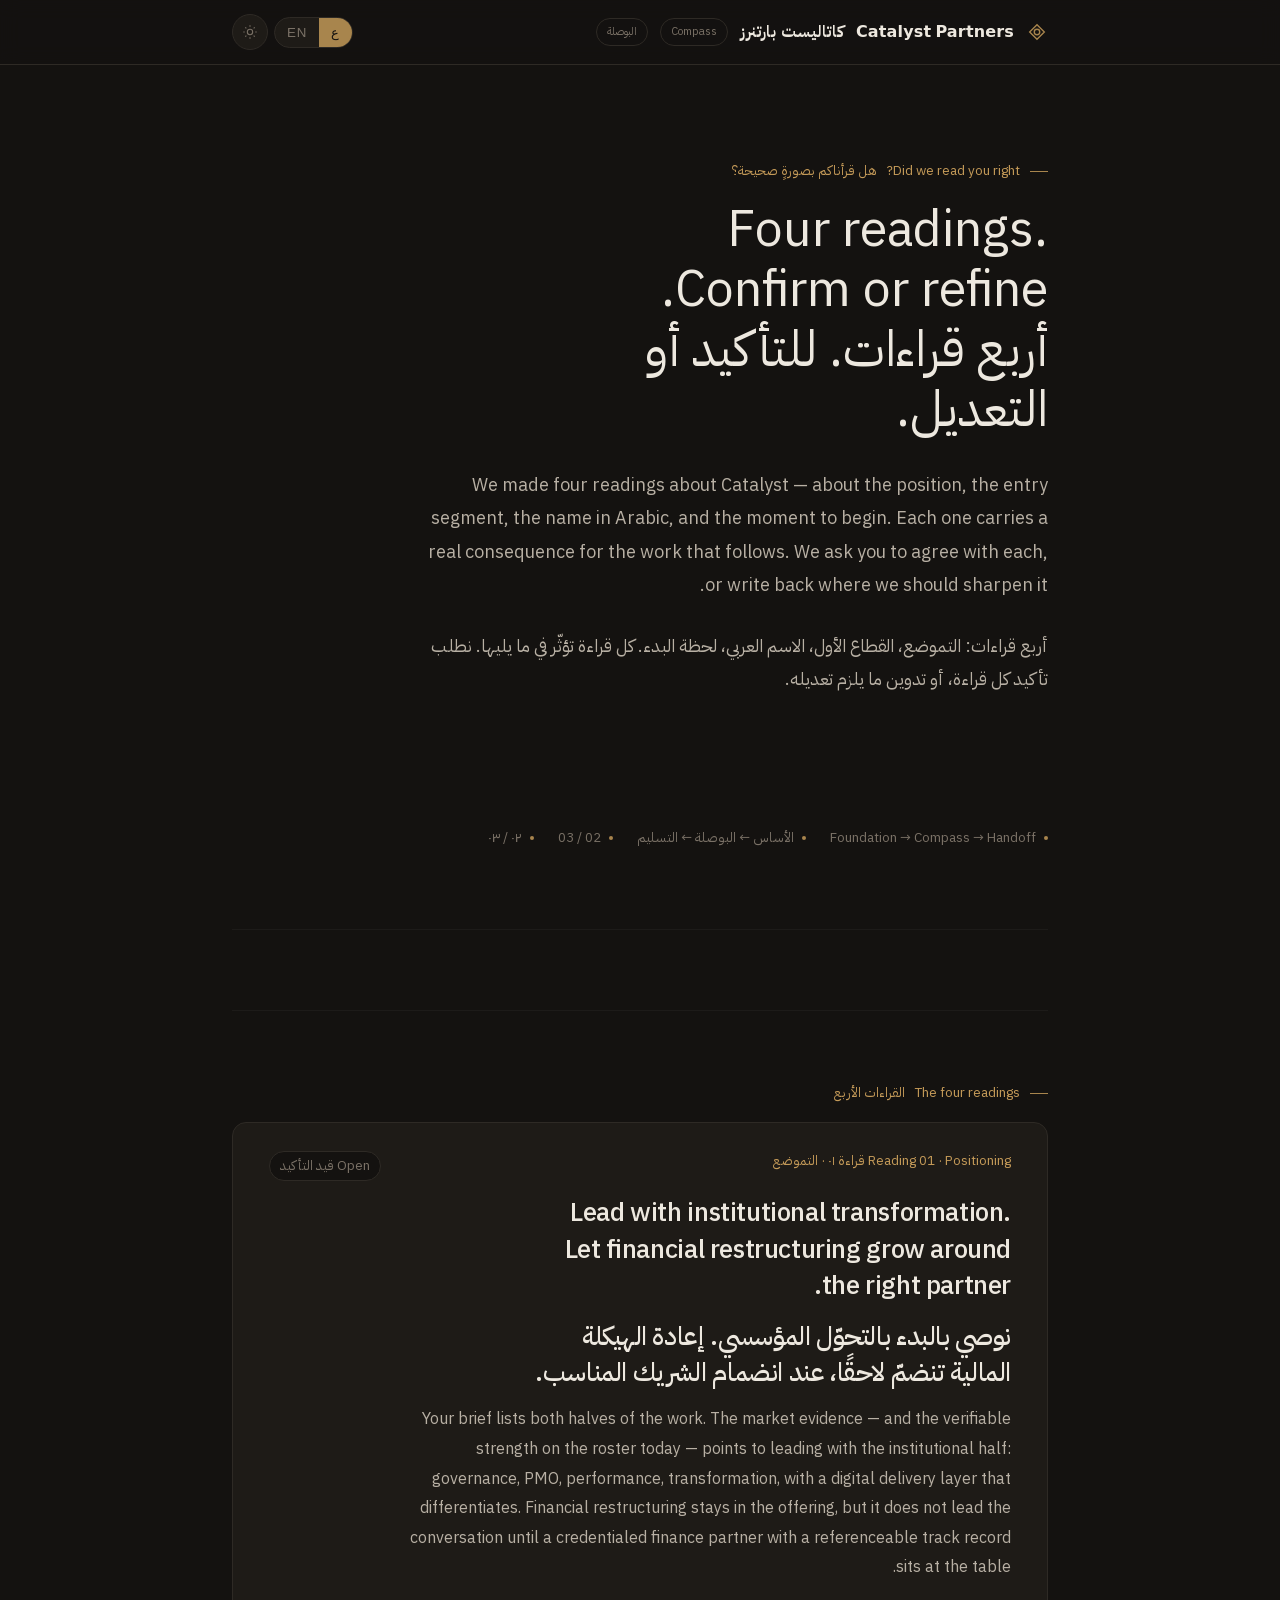
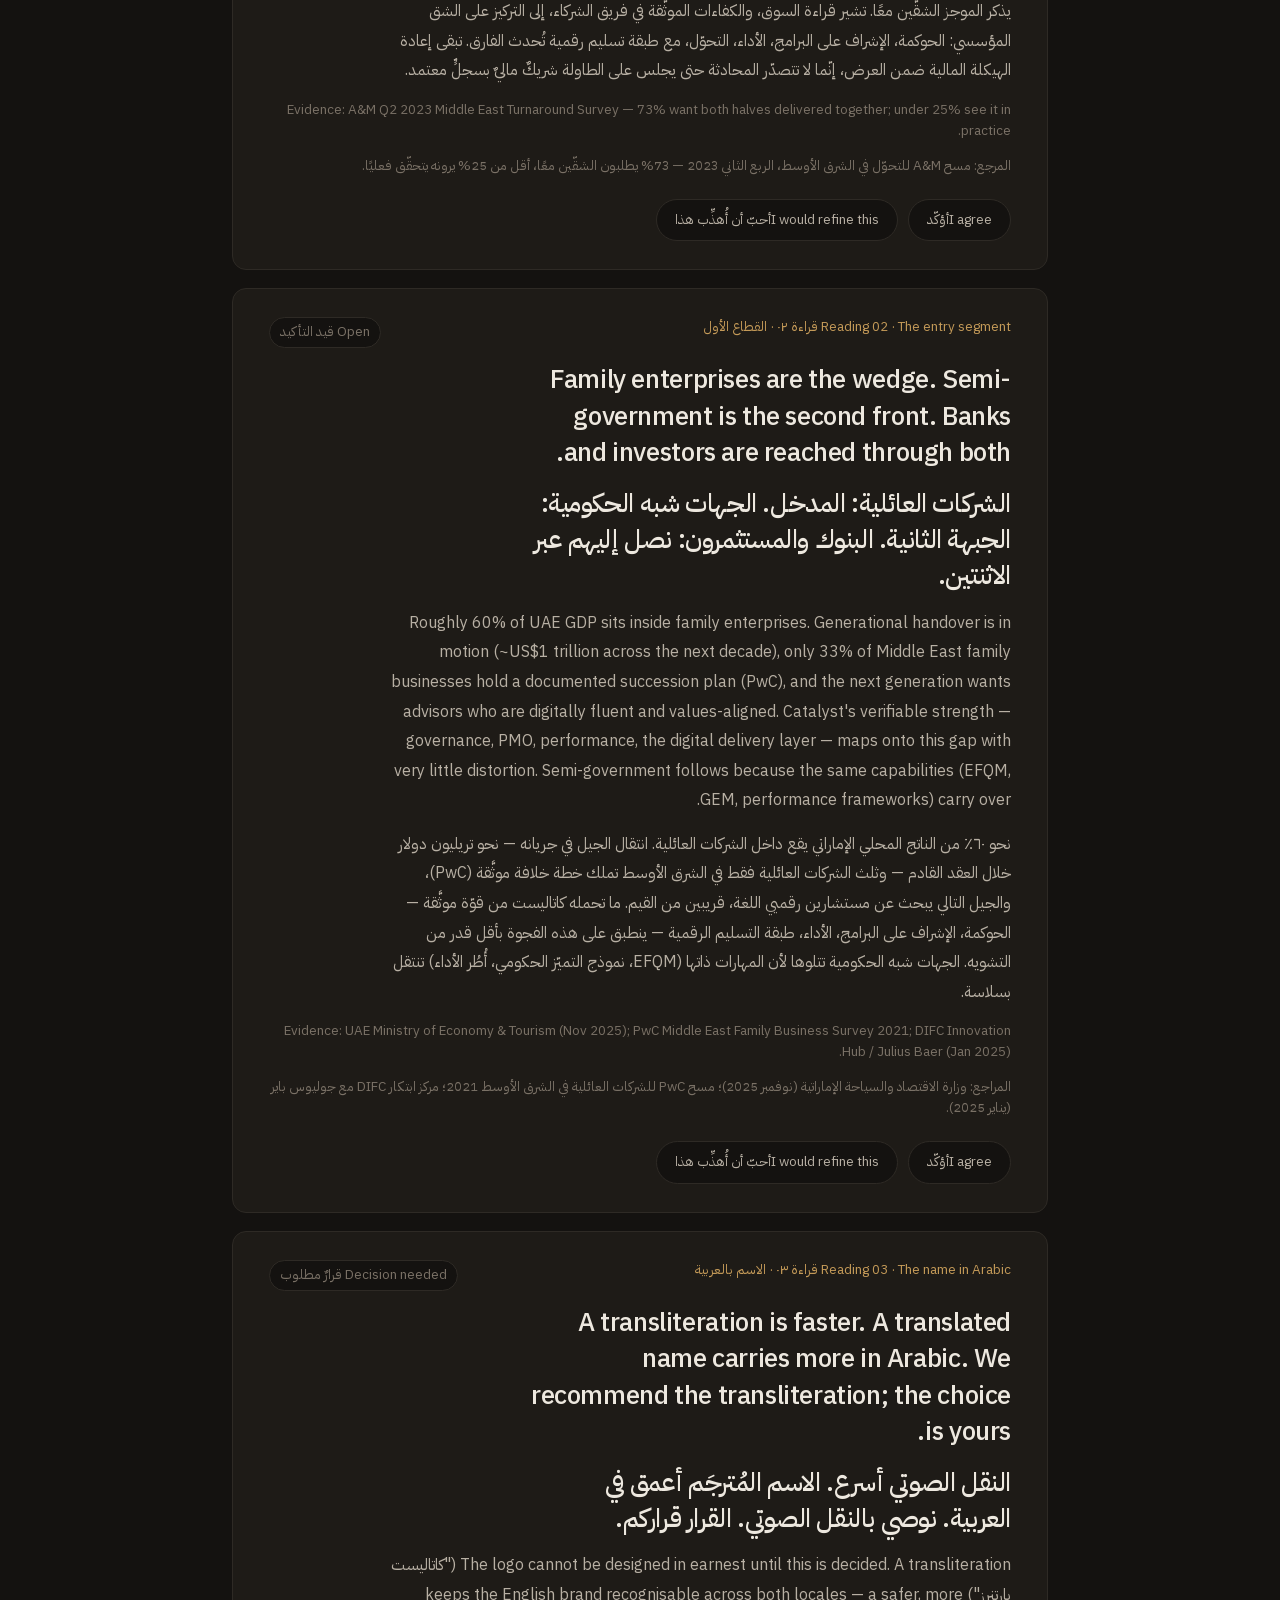
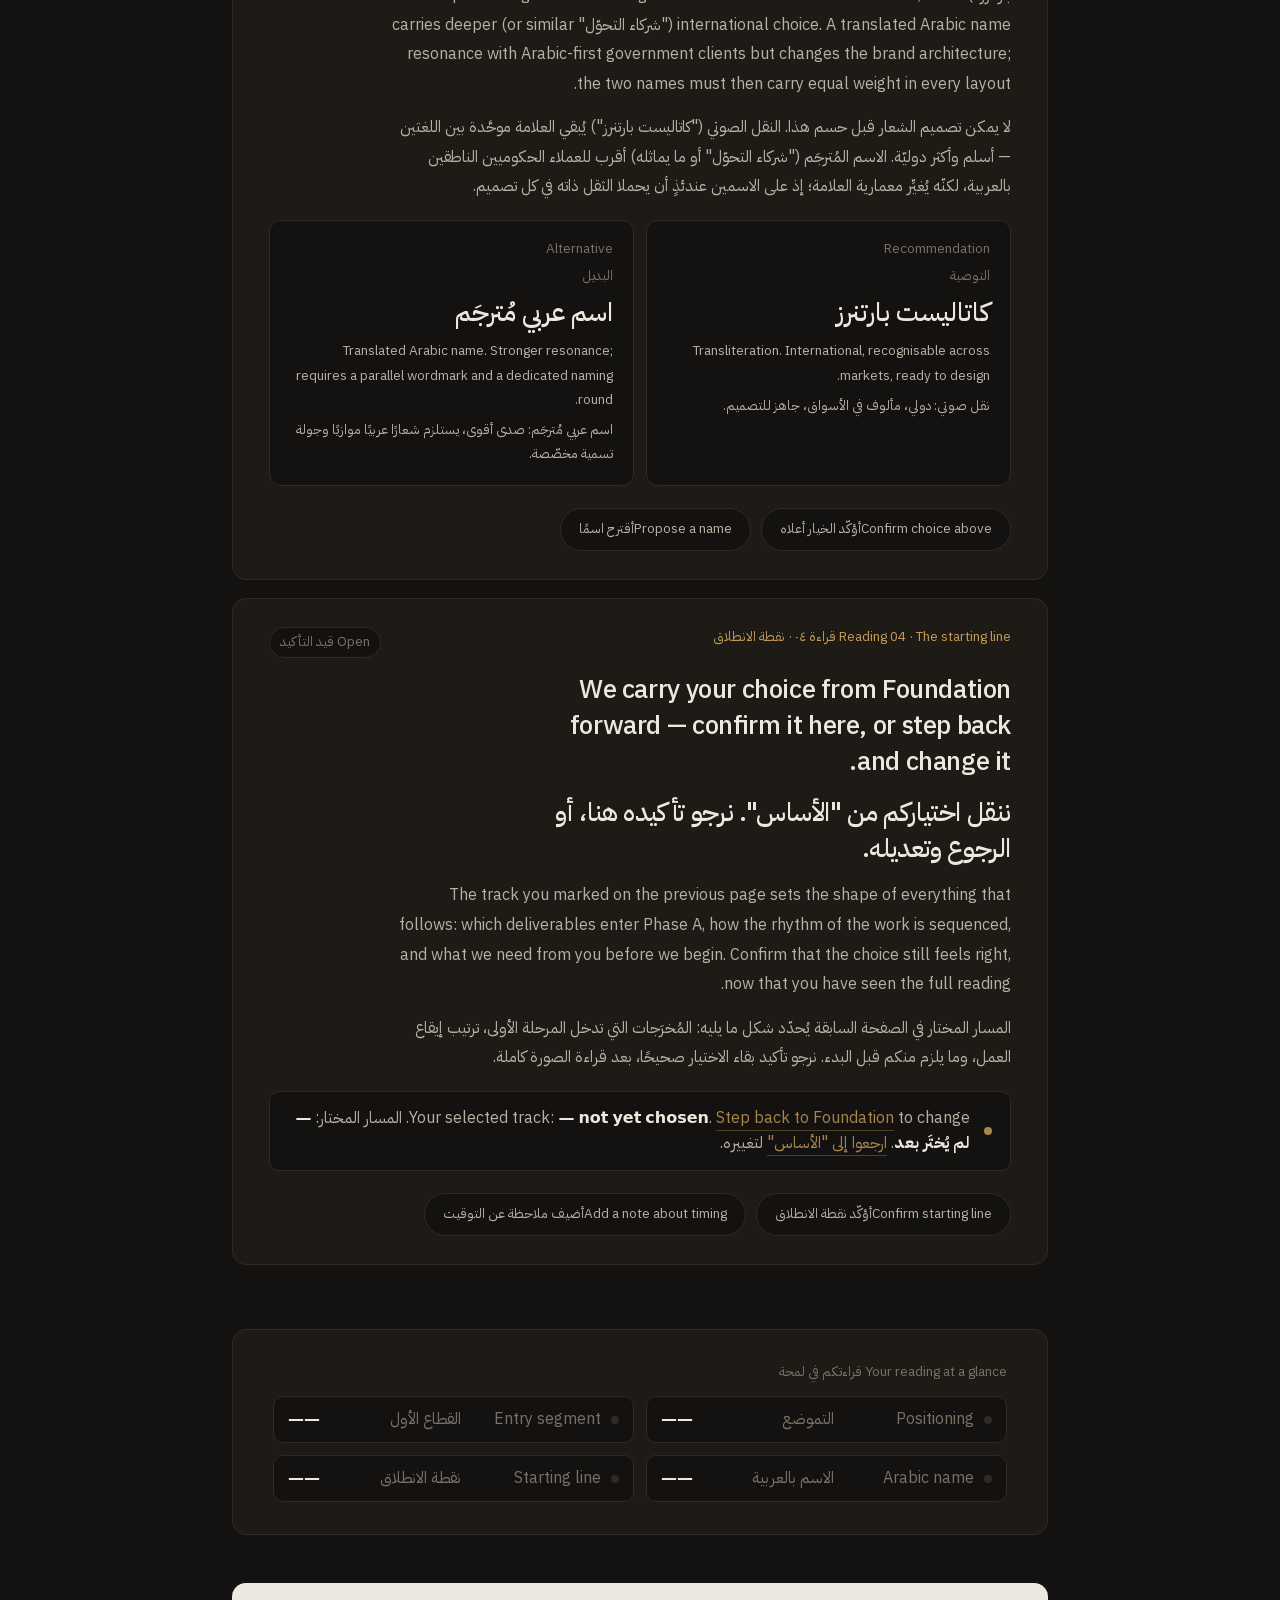
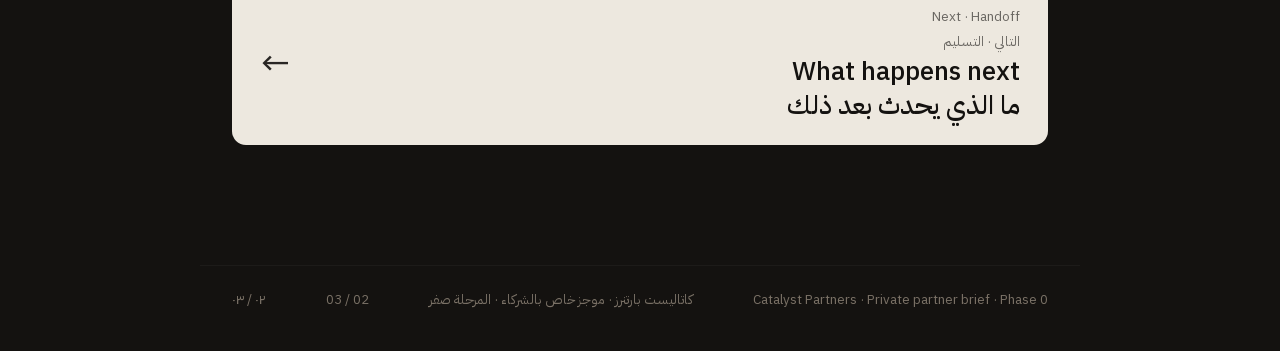
==== client/compass.html @ d3a0c62b "Bilingual pages: compass + handoff show both EN & AR simultaneously - Removed [dir] display-toggle C" ====
<!doctype html>
<html lang="ar" dir="rtl">
  <head>
    <meta charset="utf-8" />
    <meta
      name="viewport"
      content="width=device-width, initial-scale=1, viewport-fit=cover"
    />
    <meta name="robots" content="noindex, nofollow" />
    <title>كاتاليست بارتنرز — البوصلة</title>

    <script>
// Pre-paint: apply stored lang + theme so first frame is never wrong.
(function(){
  try {
    var l = localStorage.getItem("cp_lang") || "ar";
    var t = localStorage.getItem("cp_theme") || "dark"; // default-dark, private night-read
    var h = document.documentElement;
    h.lang = l === "en" ? "en" : "ar";
    h.dir = l === "en" ? "ltr" : "rtl";
    h.setAttribute("data-theme", t === "light" ? "light" : "dark");
    h.setAttribute("data-lang", l);
  } catch(e){}
})();
</script>

<link rel="preload" href="../fonts/400.woff2" as="font" type="font/woff2" crossorigin />
<link rel="preload" href="../fonts/700.woff2" as="font" type="font/woff2" crossorigin />

<link rel="stylesheet" href="../site/system.css" />

<link rel="preconnect" href="https://fonts.googleapis.com" />
<link rel="preconnect" href="https://fonts.gstatic.com" crossorigin />
<link rel="stylesheet" href="https://fonts.googleapis.com/css2?family=Instrument+Serif:ital@0;1&family=Inter+Tight:wght@400;500&family=JetBrains+Mono:wght@400&display=swap" media="print" onload="this.media='all'" />
<noscript><link rel="stylesheet" href="https://fonts.googleapis.com/css2?family=Instrument+Serif:ital@0;1&family=Inter+Tight:wght@400;500&family=JetBrains+Mono:wght@400&display=swap" /></noscript>

<style>
/* Page-only CSS — design tokens, type scale, AR @font-face all live in site/system.css. */
html { scroll-behavior: smooth; }

body {
  background:
    radial-gradient(1200px 600px at 80% -10%, var(--paper-2) 0%, transparent 60%),
    radial-gradient(900px 500px at -10% 110%, var(--paper-2) 0%, transparent 60%),
    var(--paper);
  min-height: 100vh;
}

.en, .ar {
  display: inline;
}
.en {
  direction: ltr;
  unicode-bidi: isolate;
}
.ar {
  direction: rtl;
  unicode-bidi: isolate;
}

/* ── Bilingual: both languages always visible, each in its correct font ── */
/* When AR mode active, EN spans inherit AR font from parent — override */
html[data-lang="ar"] .en { font-family: var(--sans); }
html[data-lang="ar"] h1 .en,
html[data-lang="ar"] h2 .en,
html[data-lang="ar"] h3 .en { font-family: var(--serif); }
html[data-lang="ar"] h3 .en { font-style: italic; }
/* When EN mode active, AR spans inherit sans/serif — override to AR */
html[data-lang="en"] .ar { font-family: var(--ar); }

/* EN spans inside RTL parent — keep correct EN fonts */
[dir="rtl"] .en { font-family: var(--sans); }
[dir="rtl"] h1 .en, [dir="rtl"] h2 .en { font-family: var(--serif); }
[dir="rtl"] .pillar h3 .en { font-family: var(--serif); font-style: italic; }


      .masthead {
        position: sticky;
        top: 0;
        z-index: 60;
        background: color-mix(in oklab, var(--paper) 88%, transparent);
        backdrop-filter: saturate(1.2) blur(10px);
        border-bottom: 1px solid var(--hair);
      }
      .masthead-row {
        max-width: var(--col-wide);
        margin: 0 auto;
        padding: 14px var(--sx);
        display: flex;
        align-items: center;
        justify-content: space-between;
        gap: 16px;
        min-height: var(--nav-h);
      }
      .markline {
        display: flex;
        align-items: center;
        gap: 12px;
        min-width: 0;
      }
      .glyph {
        width: 22px;
        height: 22px;
        color: var(--bronze);
        flex-shrink: 0;
        transition: transform 0.6s var(--ease);
      }
      .markline:hover .glyph {
        transform: rotate(45deg);
      }
      .wordmark {
        font-weight: 500;
        font-size: var(--t-5);
        letter-spacing: 0.01em;
        white-space: nowrap;
      }
      html[data-lang="ar"] .wordmark {
        font-weight: 600;
        font-size: var(--t-5);
      }
      .pagetag {
        font-family: var(--mono);
        font-size: var(--t-7);
        text-transform: uppercase;
        letter-spacing: 0.18em;
        color: var(--mute);
        padding: 4px 10px;
        border: 1px solid var(--hair);
        border-radius: 999px;
      }
      html[data-lang="ar"] .pagetag {
        font-family: var(--ar);
        letter-spacing: 0;
        font-size: var(--t-7);
        text-transform: none;
      }

      .controls {
        display: flex;
        align-items: center;
        gap: 6px;
      }
      .lang-tog {
        display: flex;
        align-items: center;
        border: 1px solid var(--hair);
        border-radius: 999px;
        background: var(--card);
        overflow: hidden;
        font-family: var(--mono);
        font-size: var(--t-7);
      }
      .lang-tog button {
        appearance: none;
        border: 0;
        background: transparent;
        color: var(--mute);
        padding: 7px 12px;
        cursor: pointer;
        letter-spacing: 0.06em;
        transition: background 0.18s var(--ease), color 0.18s var(--ease);
      }
      .lang-tog button.on,
      .lang-tog button[aria-pressed="true"] {
        background: var(--bronze);
        color: var(--paper);
      }
      .theme-btn {
        appearance: none;
        border: 1px solid var(--hair);
        background: var(--card);
        color: var(--mute);
        cursor: pointer;
        border-radius: 50%;
        width: 36px;
        height: 36px;
        display: grid;
        place-items: center;
        transition:
          color 0.2s,
          border-color 0.2s;
      }
      .theme-btn:hover {
        color: var(--bronze);
        border-color: var(--bronze);
      }
      .theme-btn svg {
        width: 16px;
        height: 16px;
      }

      main {
        max-width: var(--col-wide);
        margin: 0 auto;
        padding: 0 var(--sx);
      }
      section {
        padding: 72px 0;
        border-bottom: 1px solid var(--rule);
      }
      section:last-of-type {
        border-bottom: 0;
      }
      @media (max-width: 680px) {
        section {
          padding: 56px 0;
        }
      }

      .eyebrow {
        font-family: var(--mono);
        font-size: var(--t-7);
        text-transform: uppercase;
        letter-spacing: 0.22em;
        color: var(--mute);
        display: flex;
        align-items: center;
        gap: 10px;
        margin-bottom: 18px;
      }
      html[data-lang="ar"] .eyebrow {
        font-family: var(--ar);
        letter-spacing: 0;
        font-size: var(--t-6);
        text-transform: none;
        color: var(--bronze-2);
      }
      .eyebrow::before {
        content: "";
        width: 18px;
        height: 1px;
        background: var(--bronze);
      }

      .hero {
        padding: 96px 0 80px;
        border-bottom: 1px solid var(--rule);
      }
      .hero h1 {
        font-family: var(--serif);
        font-weight: 400;
        font-style: italic;
        font-size: var(--t-display);
        line-height: 1.05;
        letter-spacing: -0.01em;
        color: var(--ink);
        max-width: 14ch;
      }
      html[data-lang="ar"] .hero h1 {
        font-family: var(--ar);
        font-style: normal;
        font-weight: 300;
        line-height: 1.2;
        letter-spacing: 0;
        font-size: var(--t-1);
        max-width: 16ch;
      }
      .hero .lede {
        margin-top: 28px;
        max-width: var(--col);
        font-size: var(--t-4);
        color: var(--ink-2);
        line-height: 1.55;
      }
      html[data-lang="ar"] .hero .lede {
        line-height: 1.85;
      }
      .hero .meta {
        margin-top: 36px;
        display: flex;
        flex-wrap: wrap;
        gap: 24px;
        font-family: var(--mono);
        font-size: var(--t-7);
        color: var(--mute);
        letter-spacing: 0.1em;
        text-transform: uppercase;
      }
      html[data-lang="ar"] .hero .meta {
        font-family: var(--ar);
        font-size: var(--t-6);
        letter-spacing: 0;
        text-transform: none;
      }
      .hero .meta span {
        display: inline-flex;
        align-items: center;
        gap: 8px;
      }
      .hero .meta span::before {
        content: "";
        width: 4px;
        height: 4px;
        border-radius: 50%;
        background: var(--bronze);
      }

      /* Claim cards */
      .claims {
        display: flex;
        flex-direction: column;
        gap: 18px;
        margin-top: 4px;
      }
      .claim {
        background: var(--card);
        border: 1px solid var(--hair);
        border-radius: 14px;
        padding: 28px clamp(22px, 3.5vw, 36px);
        transition: border-color 0.25s var(--ease);
        position: relative;
      }
      .claim[data-state="agreed"] {
        border-color: var(--sage);
        background: linear-gradient(180deg, var(--sage-bg), var(--card) 60%);
      }
      .claim[data-state="refined"] {
        border-color: var(--bronze);
        background: linear-gradient(
          180deg,
          color-mix(in oklab, var(--bronze) 5%, var(--card)),
          var(--card) 60%
        );
      }

      .claim-head {
        display: flex;
        align-items: flex-start;
        justify-content: space-between;
        gap: 18px;
        flex-wrap: wrap;
      }
      .claim-id {
        font-family: var(--mono);
        font-size: var(--t-7);
        letter-spacing: 0.18em;
        text-transform: uppercase;
        color: var(--bronze-2);
      }
      html[data-lang="ar"] .claim-id {
        font-family: var(--ar);
        letter-spacing: 0;
        text-transform: none;
        font-size: var(--t-6);
      }
      .claim-state {
        font-family: var(--mono);
        font-size: var(--t-7);
        letter-spacing: 0.18em;
        text-transform: uppercase;
        color: var(--mute);
        padding: 4px 10px;
        border: 1px solid var(--hair);
        border-radius: 999px;
        background: var(--paper);
      }
      html[data-lang="ar"] .claim-state {
        font-family: var(--ar);
        letter-spacing: 0;
        text-transform: none;
        font-size: var(--t-6);
      }
      .claim[data-state="agreed"] .claim-state {
        color: var(--sage);
        border-color: var(--sage);
      }
      .claim[data-state="refined"] .claim-state {
        color: var(--bronze);
        border-color: var(--bronze);
      }

      .claim h2 {
        margin-top: 14px;
        font-family: var(--serif);
        font-style: italic;
        font-weight: 400;
        font-size: var(--t-2);
        line-height: 1.2;
        color: var(--ink);
        max-width: 30ch;
      }
      html[data-lang="ar"] .claim h2 {
        font-family: var(--ar);
        font-style: normal;
        font-weight: 500;
        font-size: var(--t-3);
        line-height: 1.4;
      }
      .claim p.body {
        margin-top: 14px;
        color: var(--ink-2);
        max-width: 62ch;
        font-size: var(--t-5);
        line-height: 1.65;
      }
      html[data-lang="ar"] .claim p.body {
        font-size: var(--t-5);
        line-height: 1.85;
      }
      .claim small.cite {
        display: block;
        margin-top: 14px;
        font-family: var(--mono);
        font-size: var(--t-7);
        letter-spacing: 0.12em;
        text-transform: uppercase;
        color: var(--mute);
      }
      html[data-lang="ar"] .claim small.cite {
        font-family: var(--ar);
        letter-spacing: 0;
        text-transform: none;
        font-size: var(--t-6);
      }

      .claim-actions {
        margin-top: 22px;
        display: flex;
        align-items: center;
        gap: 10px;
        flex-wrap: wrap;
      }
      .act {
        appearance: none;
        border: 1px solid var(--hair);
        background: var(--paper);
        color: var(--ink-2);
        font-family: var(--mono);
        font-size: var(--t-7);
        letter-spacing: 0.12em;
        text-transform: uppercase;
        padding: 10px 18px;
        border-radius: 999px;
        cursor: pointer;
        transition:
          background 0.2s,
          border-color 0.2s,
          color 0.2s;
        font: inherit;
      }
      html[data-lang="ar"] .act {
        font-family: var(--ar);
        letter-spacing: 0;
        text-transform: none;
        font-size: var(--t-6);
      }
      .act:hover {
        border-color: var(--ink);
        color: var(--ink);
      }
      .act[data-on="true"][data-type="agree"] {
        background: var(--sage);
        color: #fff;
        border-color: var(--sage);
      }
      .act[data-on="true"][data-type="refine"] {
        background: var(--bronze);
        color: #fff;
        border-color: var(--bronze);
      }

      .refine-panel {
        margin-top: 14px;
        display: none;
      }
      .refine-panel[data-open="true"] {
        display: block;
      }
      .refine-panel textarea {
        width: 100%;
        min-height: 88px;
        resize: vertical;
        background: var(--paper);
        border: 1px solid var(--hair);
        border-radius: 10px;
        padding: 14px 16px;
        color: var(--ink);
        font: inherit;
        line-height: 1.7;
      }
      html[data-lang="ar"] .refine-panel textarea {
        font-family: var(--ar);
        font-size: var(--t-5);
        line-height: 1.85;
      }
      .refine-panel textarea:focus {
        outline: 0;
        border-color: var(--bronze);
      }
      .refine-help {
        margin-top: 8px;
        font-family: var(--mono);
        font-size: var(--t-7);
        letter-spacing: 0.12em;
        text-transform: uppercase;
        color: var(--mute);
      }
      html[data-lang="ar"] .refine-help {
        font-family: var(--ar);
        letter-spacing: 0;
        text-transform: none;
        font-size: var(--t-6);
      }

      /* Inline Arabic-name choice (claim 03) */
      .name-options {
        margin-top: 18px;
        display: grid;
        grid-template-columns: 1fr 1fr;
        gap: 12px;
      }
      @media (max-width: 600px) {
        .name-options {
          grid-template-columns: 1fr;
        }
      }
      .name-opt {
        appearance: none;
        text-align: start;
        cursor: pointer;
        font: inherit;
        color: inherit;
        border: 1px solid var(--hair);
        background: var(--paper);
        border-radius: 12px;
        padding: 18px 20px;
        transition:
          border-color 0.2s,
          transform 0.2s var(--ease);
        display: flex;
        flex-direction: column;
        gap: 6px;
      }
      .name-opt:hover {
        border-color: var(--bronze);
        transform: translateY(-1px);
      }
      .name-opt[data-on="true"] {
        border-color: var(--bronze);
        background: linear-gradient(
          180deg,
          color-mix(in oklab, var(--bronze) 6%, var(--paper)),
          var(--paper) 60%
        );
      }
      .name-opt-label {
        font-family: var(--mono);
        font-size: var(--t-7);
        letter-spacing: 0.18em;
        text-transform: uppercase;
        color: var(--mute);
      }
      html[data-lang="ar"] .name-opt-label {
        font-family: var(--ar);
        letter-spacing: 0;
        text-transform: none;
        font-size: var(--t-6);
      }
      .name-opt-ar {
        font-family: var(--ar);
        font-size: var(--t-3);
        font-weight: 500;
        color: var(--ink);
        direction: rtl;
        text-align: start;
      }
      .name-opt-note {
        font-size: var(--t-6);
        color: var(--ink-2);
        line-height: 1.6;
      }
      html[data-lang="ar"] .name-opt-note {
        font-size: var(--t-6);
        line-height: 1.8;
      }

      /* Scope mirror — read-only display of foundation choice */
      .scope-mirror {
        display: flex;
        align-items: center;
        gap: 14px;
        padding: 14px 18px;
        background: var(--paper);
        border: 1px solid var(--hair);
        border-radius: 10px;
        margin-top: 18px;
      }
      .scope-mirror-dot {
        width: 8px;
        height: 8px;
        border-radius: 50%;
        background: var(--bronze);
        flex-shrink: 0;
      }
      .scope-mirror-text {
        font-size: var(--t-6);
        color: var(--ink-2);
      }
      html[data-lang="ar"] .scope-mirror-text {
        font-size: var(--t-5);
      }
      .scope-mirror-text strong {
        color: var(--ink);
        font-weight: 500;
      }
      html[data-lang="ar"] .scope-mirror-text strong {
        font-weight: 600;
      }
      .scope-mirror a {
        color: var(--bronze);
        text-decoration: none;
        border-bottom: 1px solid
          color-mix(in oklab, var(--bronze) 40%, transparent);
      }
      .scope-mirror a:hover {
        color: var(--bronze-2);
        border-bottom-color: var(--bronze-2);
      }

      /* Summary */
      .summary {
        margin-top: 64px;
        padding: 32px clamp(24px, 4vw, 40px);
        background: var(--card);
        border: 1px solid var(--hair);
        border-radius: 14px;
      }
      .summary-title {
        font-family: var(--mono);
        font-size: var(--t-7);
        letter-spacing: 0.2em;
        text-transform: uppercase;
        color: var(--mute);
        margin-bottom: 14px;
      }
      html[data-lang="ar"] .summary-title {
        font-family: var(--ar);
        letter-spacing: 0;
        text-transform: none;
        font-size: var(--t-6);
      }
      .summary-grid {
        display: grid;
        grid-template-columns: repeat(2, 1fr);
        gap: 12px;
      }
      @media (max-width: 680px) {
        .summary-grid {
          grid-template-columns: 1fr;
        }
      }
      .summary-row {
        display: flex;
        align-items: center;
        gap: 10px;
        padding: 10px 14px;
        background: var(--paper);
        border: 1px solid var(--hair);
        border-radius: 10px;
        font-size: var(--t-6);
      }
      html[data-lang="ar"] .summary-row {
        font-size: var(--t-5);
      }
      .summary-dot {
        width: 8px;
        height: 8px;
        border-radius: 50%;
        background: var(--hair);
        flex-shrink: 0;
      }
      .summary-row[data-state="agreed"] .summary-dot {
        background: var(--sage);
      }
      .summary-row[data-state="refined"] .summary-dot {
        background: var(--bronze);
      }
      .summary-row span.k {
        color: var(--mute);
        min-width: 0;
        flex: 1;
      }
      .summary-row span.v {
        color: var(--ink);
        font-weight: 500;
      }
      html[data-lang="ar"] .summary-row span.v {
        font-weight: 600;
      }

      /* Next */
      .nextcta {
        margin-top: 48px;
        display: flex;
        align-items: center;
        justify-content: space-between;
        gap: 18px;
        padding: 24px 28px;
        background: var(--ink);
        color: var(--paper);
        border-radius: 14px;
        text-decoration: none;
        transition: background 0.2s;
      }
      .nextcta:hover {
        background: var(--bronze-2);
      }
      .nextcta-l {
        display: flex;
        flex-direction: column;
        gap: 4px;
        min-width: 0;
      }
      .nextcta-eyebrow {
        font-family: var(--mono);
        font-size: var(--t-7);
        letter-spacing: 0.2em;
        text-transform: uppercase;
        opacity: 0.6;
      }
      html[data-lang="ar"] .nextcta-eyebrow {
        font-family: var(--ar);
        letter-spacing: 0;
        text-transform: none;
        font-size: var(--t-6);
      }
      .nextcta-h {
        font-family: var(--serif);
        font-style: italic;
        font-size: var(--t-3);
        line-height: 1.15;
      }
      html[data-lang="ar"] .nextcta-h {
        font-family: var(--ar);
        font-style: normal;
        font-weight: 500;
        font-size: var(--t-3);
      }
      .nextcta-arr {
        font-family: var(--serif);
        font-size: var(--t-2);
        line-height: 1;
        opacity: 0.9;
      }
      html[data-lang="ar"] .nextcta-arr {
        transform: scaleX(-1);
        font-family: var(--ar);
        font-weight: 300;
      }

      footer {
        max-width: var(--col-wide);
        margin: 48px auto 0;
        padding: 24px var(--sx) 40px;
        display: flex;
        align-items: center;
        justify-content: space-between;
        gap: 14px;
        border-top: 1px solid var(--rule);
        font-family: var(--mono);
        font-size: var(--t-7);
        color: var(--mute);
        letter-spacing: 0.12em;
        text-transform: uppercase;
      }
      html[data-lang="ar"] footer {
        font-family: var(--ar);
        letter-spacing: 0;
        text-transform: none;
        font-size: var(--t-6);
      }

      .reveal {
        opacity: 0;
        transform: translateY(14px);
        transition:
          opacity 0.7s var(--ease),
          transform 0.7s var(--ease);
      }
      .reveal.in {
        opacity: 1;
        transform: none;
      }
    </style>
  </head>
  <body>
    <header class="masthead">
      <div class="masthead-row">
        <div class="markline">
          <svg
            class="glyph"
            viewBox="0 0 24 24"
            fill="none"
            stroke="currentColor"
            stroke-width="1.5"
            aria-hidden="true"
          >
            <path d="M4 12 L12 4 L20 12 L12 20 Z" />
            <circle cx="12" cy="12" r="3" />
          </svg>
          <span class="wordmark" data-show="en">Catalyst Partners</span>
          <span class="wordmark" data-show="ar">كاتاليست بارتنرز</span>
          <span class="pagetag" data-show="en">Compass</span>
          <span class="pagetag" data-show="ar">البوصلة</span>
        </div>
        <div class="controls">
          <div class="lang-tog" role="tablist" aria-label="Language">
            <button id="lng-ar" type="button">ع</button>
            <button id="lng-en" type="button">EN</button>
          </div>
          <button
            class="theme-btn"
            id="theme-btn"
            type="button"
            aria-label="Toggle theme"
          >
            <svg
              id="theme-icon-moon"
              viewBox="0 0 24 24"
              fill="none"
              stroke="currentColor"
              stroke-width="1.6"
            >
              <path d="M21 12.8A9 9 0 1 1 11.2 3a7 7 0 0 0 9.8 9.8Z" />
            </svg>
            <svg
              id="theme-icon-sun"
              viewBox="0 0 24 24"
              fill="none"
              stroke="currentColor"
              stroke-width="1.6"
              style="display: none"
            >
              <circle cx="12" cy="12" r="4" />
              <path
                d="M12 2v2M12 20v2M2 12h2M20 12h2M5 5l1.5 1.5M17.5 17.5 19 19M5 19l1.5-1.5M17.5 6.5 19 5"
              />
            </svg>
          </button>
        </div>
      </div>
    </header>

    <main>
      <section class="hero">
        <div class="eyebrow">
          <span data-show="en">Did we read you right?</span>
          <span data-show="ar">هل قرأناكم بصورةٍ صحيحة؟</span>
        </div>
        <h1 data-show="en">Four readings. Confirm or refine.</h1>
        <h1 data-show="ar">أربع قراءات. للتأكيد أو التعديل.</h1>
        <p class="lede" data-show="en">
          We made four readings about Catalyst — about the position, the entry
          segment, the name in Arabic, and the moment to begin. Each one carries
          a real consequence for the work that follows. We ask you to agree with
          each, or write back where we should sharpen it.
        </p>
        <p class="lede" data-show="ar">
          أربع قراءات: التموضع، القطاع الأول، الاسم العربي، لحظة البدء. كل قراءة تؤثّر في ما يليها. نطلب تأكيد كل قراءة، أو تدوين ما يلزم تعديله.
        </p>
        <div class="hero .meta meta">
          <span data-show="en">Foundation → Compass → Handoff</span>
          <span data-show="ar">الأساس ← البوصلة ← التسليم</span>
          <span data-show="en">02 / 03</span>
          <span data-show="ar">٠٢ / ٠٣</span>
        </div>
      </section>

      <section class="reveal">
        <div class="eyebrow">
          <span data-show="en">The four readings</span>
          <span data-show="ar">القراءات الأربع</span>
        </div>

        <div class="claims">
          <!-- Claim 01 — Positioning -->
          <article class="claim" data-claim="positioning">
            <div class="claim-head">
              <div class="claim-id">
                <span data-show="en">Reading 01 · Positioning</span>
                <span data-show="ar">قراءة ٠١ · التموضع</span>
              </div>
              <div class="claim-state">
                <span data-show="en">Open</span>
                <span data-show="ar">قيد التأكيد</span>
              </div>
            </div>
            <h2 data-show="en">
              Lead with institutional transformation. Let financial
              restructuring grow around the right partner.
            </h2>
            <h2 data-show="ar">
              نوصي بالبدء بالتحوّل المؤسسي. إعادة الهيكلة المالية تنضمّ لاحقًا، عند انضمام الشريك المناسب.
            </h2>
            <p class="body" data-show="en">
              Your brief lists both halves of the work. The market evidence —
              and the verifiable strength on the roster today — points to
              leading with the institutional half: governance, PMO, performance,
              transformation, with a digital delivery layer that differentiates.
              Financial restructuring stays in the offering, but it does not
              lead the conversation until a credentialed finance partner with a
              referenceable track record sits at the table.
            </p>
            <p class="body" data-show="ar">
              يذكر الموجز الشقّين معًا. تشير قراءة السوق، والكفاءات الموثّقة في فريق الشركاء، إلى التركيز على الشق المؤسسي: الحوكمة، الإشراف على البرامج، الأداء، التحوّل، مع طبقة تسليم رقمية تُحدث الفارق. تبقى إعادة الهيكلة المالية ضمن العرض، إنّما لا تتصدّر المحادثة حتى يجلس على الطاولة شريكٌ ماليٌ
              بسجلٍّ معتمد.
            </p>
            <small class="cite" data-show="en"
              >Evidence: A&amp;M Q2 2023 Middle East Turnaround Survey — 73%
              want both halves delivered together; under 25% see it in
              practice.</small
            >
            <small class="cite" data-show="ar"
              >المرجع: مسح A&amp;M للتحوّل في الشرق الأوسط، الربع الثاني 2023 — 73% يطلبون الشقّين معًا، أقل من 25% يرونه يتحقّق فعليًا.</small
            >
            <div class="claim-actions">
              <button class="act" data-type="agree" type="button">
                <span data-show="en">I agree</span
                ><span data-show="ar">أؤكّد</span>
              </button>
              <button class="act" data-type="refine" type="button">
                <span data-show="en">I would refine this</span
                ><span data-show="ar">أحبّ أن أُهذِّب هذا</span>
              </button>
            </div>
            <div class="refine-panel">
              <textarea data-bind="positioning_note" placeholder=""></textarea>
              <div class="refine-help">
                <span data-show="en"
                  >What should we sharpen — or what are we missing?</span
                >
                <span data-show="ar">ما الذي نُهذِّبه — أو ما الذي فاتنا؟</span>
              </div>
            </div>
          </article>

          <!-- Claim 02 — Wedge -->
          <article class="claim" data-claim="wedge">
            <div class="claim-head">
              <div class="claim-id">
                <span data-show="en">Reading 02 · The entry segment</span>
                <span data-show="ar">قراءة ٠٢ · القطاع الأول</span>
              </div>
              <div class="claim-state">
                <span data-show="en">Open</span>
                <span data-show="ar">قيد التأكيد</span>
              </div>
            </div>
            <h2 data-show="en">
              Family enterprises are the wedge. Semi-government is the second
              front. Banks and investors are reached through both.
            </h2>
            <h2 data-show="ar">
              الشركات العائلية: المدخل. الجهات شبه الحكومية: الجبهة الثانية. البنوك والمستثمرون: نصل إليهم عبر الاثنتين.
            </h2>
            <p class="body" data-show="en">
              Roughly 60% of UAE GDP sits inside family enterprises.
              Generational handover is in motion (~US$1 trillion across the next
              decade), only 33% of Middle East family businesses hold a
              documented succession plan (PwC), and the next generation wants
              advisors who are digitally fluent and values-aligned. Catalyst's
              verifiable strength — governance, PMO, performance, the digital
              delivery layer — maps onto this gap with very little distortion.
              Semi-government follows because the same capabilities (EFQM, GEM,
              performance frameworks) carry over.
            </p>
            <p class="body" data-show="ar">
              نحو ٦٠٪ من الناتج المحلي الإماراتي يقع داخل الشركات العائلية.
              انتقال الجيل في جريانه — نحو تريليون دولار خلال العقد القادم —
              وثلث الشركات العائلية فقط في الشرق الأوسط تملك خطة خلافة موثَّقة
              (PwC)، والجيل التالي يبحث عن مستشارين رقميي اللغة، قريبين من
              القيم. ما تحمله كاتاليست من قوّة موثَّقة — الحوكمة، الإشراف على
              البرامج، الأداء، طبقة التسليم الرقمية — ينطبق على هذه الفجوة بأقل
              قدر من التشويه. الجهات شبه الحكومية تتلوها لأن المهارات ذاتها
              (EFQM، نموذج التميّز الحكومي، أُطُر الأداء) تنتقل بسلاسة.
            </p>
            <small class="cite" data-show="en"
              >Evidence: UAE Ministry of Economy &amp; Tourism (Nov 2025); PwC
              Middle East Family Business Survey 2021; DIFC Innovation Hub /
              Julius Baer (Jan 2025).</small
            >
            <small class="cite" data-show="ar"
              >المراجع: وزارة الاقتصاد والسياحة الإماراتية (نوفمبر 2025)؛ مسح PwC للشركات العائلية في الشرق الأوسط 2021؛ مركز ابتكار DIFC مع جوليوس باير (يناير 2025).</small
            >
            <div class="claim-actions">
              <button class="act" data-type="agree" type="button">
                <span data-show="en">I agree</span
                ><span data-show="ar">أؤكّد</span>
              </button>
              <button class="act" data-type="refine" type="button">
                <span data-show="en">I would refine this</span
                ><span data-show="ar">أحبّ أن أُهذِّب هذا</span>
              </button>
            </div>
            <div class="refine-panel">
              <textarea data-bind="wedge_note" placeholder=""></textarea>
              <div class="refine-help">
                <span data-show="en"
                  >Tell us which segment you want first, or which to sequence
                  differently.</span
                >
                <span data-show="ar"
                  >نرجو تحديد القطاع الأول، أو إعادة ترتيب القطاعات إن لزم.</span
                >
              </div>
            </div>
          </article>

          <!-- Claim 03 — The Arabic name -->
          <article class="claim" data-claim="name">
            <div class="claim-head">
              <div class="claim-id">
                <span data-show="en">Reading 03 · The name in Arabic</span>
                <span data-show="ar">قراءة ٠٣ · الاسم بالعربية</span>
              </div>
              <div class="claim-state">
                <span data-show="en">Decision needed</span>
                <span data-show="ar">قرارٌ مطلوب</span>
              </div>
            </div>
            <h2 data-show="en">
              A transliteration is faster. A translated name carries more in
              Arabic. We recommend the transliteration; the choice is yours.
            </h2>
            <h2 data-show="ar">
              النقل الصوتي أسرع. الاسم المُترجَم أعمق في العربية. نوصي بالنقل الصوتي. القرار قراركم.
            </h2>
            <p class="body" data-show="en">
              The logo cannot be designed in earnest until this is decided. A
              transliteration ("كاتاليست بارتنرز") keeps the English brand
              recognisable across both locales — a safer, more international
              choice. A translated Arabic name ("شركاء التحوّل" or similar)
              carries deeper resonance with Arabic-first government clients but
              changes the brand architecture; the two names must then carry
              equal weight in every layout.
            </p>
            <p class="body" data-show="ar">
              لا يمكن تصميم الشعار قبل حسم هذا. النقل الصوتي ("كاتاليست بارتنرز") يُبقي العلامة موحَّدة بين اللغتين — أسلم وأكثر دوليّة. الاسم المُترجَم ("شركاء التحوّل" أو ما يماثله) أقرب للعملاء الحكوميين الناطقين بالعربية، لكنّه يُغيِّر معمارية العلامة؛ إذ على الاسمين عندئذٍ أن يحملا
              الثقل ذاته في كل تصميم.
            </p>

            <div class="name-options" id="name-options">
              <button class="name-opt" data-name="translit" type="button">
                <span class="name-opt-label" data-show="en"
                  >Recommendation</span
                >
                <span class="name-opt-label" data-show="ar">التوصية</span>
                <span class="name-opt-ar">كاتاليست بارتنرز</span>
                <span class="name-opt-note" data-show="en"
                  >Transliteration. International, recognisable across markets,
                  ready to design.</span
                >
                <span class="name-opt-note" data-show="ar"
                  >نقل صوتي: دولي، مألوف في الأسواق، جاهز للتصميم.</span
                >
              </button>
              <button class="name-opt" data-name="translated" type="button">
                <span class="name-opt-label" data-show="en">Alternative</span>
                <span class="name-opt-label" data-show="ar">البديل</span>
                <span class="name-opt-ar">اسم عربي مُترجَم</span>
                <span class="name-opt-note" data-show="en"
                  >Translated Arabic name. Stronger resonance; requires a
                  parallel wordmark and a dedicated naming round.</span
                >
                <span class="name-opt-note" data-show="ar"
                  >اسم عربي مُترجَم: صدى أقوى، يستلزم شعارًا عربيًا موازيًا وجولة تسمية مخصّصة.</span
                >
              </button>
            </div>

            <div class="claim-actions">
              <button class="act" data-type="agree" type="button">
                <span data-show="en">Confirm choice above</span
                ><span data-show="ar">أؤكّد الخيار أعلاه</span>
              </button>
              <button class="act" data-type="refine" type="button">
                <span data-show="en">Propose a name</span
                ><span data-show="ar">أقترح اسمًا</span>
              </button>
            </div>
            <div class="refine-panel">
              <textarea data-bind="name_note" placeholder=""></textarea>
              <div class="refine-help">
                <span data-show="en"
                  >Write the Arabic name you want — or candidates to
                  consider.</span
                >
                <span data-show="ar"
                  >الاسم العربي المُقترَح — أو أسماء للنظر فيها.</span
                >
              </div>
            </div>
          </article>

          <!-- Claim 04 — Starting line -->
          <article class="claim" data-claim="scope">
            <div class="claim-head">
              <div class="claim-id">
                <span data-show="en">Reading 04 · The starting line</span>
                <span data-show="ar">قراءة ٠٤ · نقطة الانطلاق</span>
              </div>
              <div class="claim-state">
                <span data-show="en">Open</span>
                <span data-show="ar">قيد التأكيد</span>
              </div>
            </div>
            <h2 data-show="en">
              We carry your choice from Foundation forward — confirm it here, or
              step back and change it.
            </h2>
            <h2 data-show="ar">
              ننقل اختياركم من "الأساس". نرجو تأكيده هنا، أو الرجوع وتعديله.
            </h2>
            <p class="body" data-show="en">
              The track you marked on the previous page sets the shape of
              everything that follows: which deliverables enter Phase A, how the
              rhythm of the work is sequenced, and what we need from you before
              we begin. Confirm that the choice still feels right, now that you
              have seen the full reading.
            </p>
            <p class="body" data-show="ar">
              المسار المختار في الصفحة السابقة يُحدّد شكل ما يليه: المُخرَجات التي تدخل المرحلة الأولى، ترتيب إيقاع العمل، وما يلزم منكم قبل البدء. نرجو تأكيد بقاء الاختيار صحيحًا، بعد قراءة الصورة كاملة.
            </p>
            <div class="scope-mirror">
              <span class="scope-mirror-dot"></span>
              <div class="scope-mirror-text">
                <span data-show="en"
                  >Your selected track:
                  <strong id="scope-name-en">— not yet chosen</strong>.
                  <a href="foundation.html">Step back to Foundation</a> to
                  change.</span
                >
                <span data-show="ar"
                  >المسار المختار:
                  <strong id="scope-name-ar">— لم يُختَر بعد</strong>.
                  <a href="foundation.html">ارجعوا إلى "الأساس"</a>
                  لتغييره.</span
                >
              </div>
            </div>
            <div class="claim-actions">
              <button class="act" data-type="agree" type="button">
                <span data-show="en">Confirm starting line</span
                ><span data-show="ar">أؤكّد نقطة الانطلاق</span>
              </button>
              <button class="act" data-type="refine" type="button">
                <span data-show="en">Add a note about timing</span
                ><span data-show="ar">أضيف ملاحظة عن التوقيت</span>
              </button>
            </div>
            <div class="refine-panel">
              <textarea data-bind="scope_note" placeholder=""></textarea>
              <div class="refine-help">
                <span data-show="en"
                  >Any constraint on timing, sequencing, or order of
                  phases.</span
                >
                <span data-show="ar"
                  >أي قيد على التوقيت، أو تتابع المراحل، أو ترتيبها.</span
                >
              </div>
            </div>
          </article>
        </div>

        <div class="summary">
          <div class="summary-title">
            <span data-show="en">Your reading at a glance</span>
            <span data-show="ar">قراءتكم في لمحة</span>
          </div>
          <div class="summary-grid" id="summary-grid">
            <div class="summary-row" data-key="positioning">
              <span class="summary-dot"></span>
              <span class="k" data-show="en">Positioning</span>
              <span class="k" data-show="ar">التموضع</span>
              <span class="v">—</span>
            </div>
            <div class="summary-row" data-key="wedge">
              <span class="summary-dot"></span>
              <span class="k" data-show="en">Entry segment</span>
              <span class="k" data-show="ar">القطاع الأول</span>
              <span class="v">—</span>
            </div>
            <div class="summary-row" data-key="name">
              <span class="summary-dot"></span>
              <span class="k" data-show="en">Arabic name</span>
              <span class="k" data-show="ar">الاسم بالعربية</span>
              <span class="v">—</span>
            </div>
            <div class="summary-row" data-key="scope">
              <span class="summary-dot"></span>
              <span class="k" data-show="en">Starting line</span>
              <span class="k" data-show="ar">نقطة الانطلاق</span>
              <span class="v">—</span>
            </div>
          </div>
        </div>

        <a class="nextcta" href="handoff.html">
          <div class="nextcta-l">
            <span class="nextcta-eyebrow" data-show="en">Next · Handoff</span>
            <span class="nextcta-eyebrow" data-show="ar">التالي · التسليم</span>
            <span class="nextcta-h" data-show="en">What happens next</span>
            <span class="nextcta-h" data-show="ar">ما الذي يحدث بعد ذلك</span>
          </div>
          <span class="nextcta-arr">→</span>
        </a>
      </section>
    </main>

    <footer>
      <span data-show="en"
        >Catalyst Partners · Private partner brief · Phase 0</span
      >
      <span data-show="ar"
        >كاتاليست بارتنرز · موجز خاص بالشركاء · المرحلة صفر</span
      >
      <span data-show="en">02 / 03</span>
      <span data-show="ar">٠٢ / ٠٣</span>
    </footer>

    <script>
      (function () {
        var root = document.documentElement;
        var btnAr = document.getElementById("lng-ar");
        var btnEn = document.getElementById("lng-en");
        var themeBtn = document.getElementById("theme-btn");
        var moon = document.getElementById("theme-icon-moon");
        var sun = document.getElementById("theme-icon-sun");

        function applyLang(l) {
          l = l === "en" ? "en" : "ar";
          root.lang = l === "en" ? "en" : "ar";
          root.dir = l === "en" ? "ltr" : "rtl";
          root.setAttribute("data-lang", l);
          btnAr.classList.toggle("on", l === "ar");
      btnAr.setAttribute("aria-pressed", l === "ar" ? "true" : "false");
          btnEn.classList.toggle("on", l === "en");
      btnEn.setAttribute("aria-pressed", l === "en" ? "true" : "false");
          try {
            localStorage.setItem("cp_lang", l);
          } catch (e) {}
        }
        btnAr.addEventListener("click", function () {
          applyLang("ar");
        });
        btnEn.addEventListener("click", function () {
          applyLang("en");
        });
        applyLang(root.getAttribute("data-lang") || "ar");

        function applyTheme(t) {
          t = t === "light" ? "light" : "dark";
          root.setAttribute("data-theme", t);
          moon.style.display = t === "dark" ? "none" : "block";
          sun.style.display = t === "dark" ? "block" : "none";
          try {
            localStorage.setItem("cp_theme", t);
          } catch (e) {}
        }
        themeBtn.addEventListener("click", function () {
          applyTheme(
            root.getAttribute("data-theme") === "dark" ? "light" : "dark",
          );
        });
        applyTheme(root.getAttribute("data-theme") || "light");

        // Scope mirror
        var scopeLabels = {
          identity: { en: "The Identity", ar: "الهوية" },
          "identity-voice": { en: "Identity & Voice", ar: "الهوية والصوت" },
          full: { en: "The Institution", ar: "المؤسسة" },
        };
        var savedScope = (function () {
          try {
            return localStorage.getItem("cp_scope");
          } catch (e) {
            return null;
          }
        })();
        if (savedScope && scopeLabels[savedScope]) {
          document.getElementById("scope-name-en").textContent =
            scopeLabels[savedScope].en;
          document.getElementById("scope-name-ar").textContent =
            scopeLabels[savedScope].ar;
        }

        // Persisted state for the four claims
        var state = {};
        try {
          state = JSON.parse(localStorage.getItem("cp_compass") || "{}");
        } catch (e) {
          state = {};
        }

        var nameLabels = {
          translit: {
            en: "كاتاليست بارتنرز (transliteration)",
            ar: "كاتاليست بارتنرز (نقل صوتي)",
          },
          translated: {
            en: "Translated Arabic name (TBD)",
            ar: "اسم عربي مُترجَم (لاحقًا)",
          },
        };

        function summaryLabel(key) {
          var s = state[key] || {};
          if (key === "name") {
            if (s.choice && nameLabels[s.choice])
              return {
                en: nameLabels[s.choice].en,
                ar: nameLabels[s.choice].ar,
                state: s.state || "agreed",
              };
            if (s.state === "refined" && s.note)
              return { en: "(proposed)", ar: "(مقترَح)", state: "refined" };
          }
          if (key === "scope") {
            if (savedScope && scopeLabels[savedScope] && s.state === "agreed")
              return {
                en: scopeLabels[savedScope].en,
                ar: scopeLabels[savedScope].ar,
                state: "agreed",
              };
            if (s.state === "refined")
              return { en: "Refined", ar: "تهذيب", state: "refined" };
          }
          if (s.state === "agreed")
            return { en: "Agreed", ar: "مؤكَّد", state: "agreed" };
          if (s.state === "refined")
            return { en: "Refined", ar: "مُهذَّب", state: "refined" };
          return { en: "—", ar: "—", state: "" };
        }

        function renderSummary() {
          document.querySelectorAll(".summary-row").forEach(function (row) {
            var key = row.getAttribute("data-key");
            var lbl = summaryLabel(key);
            row.setAttribute("data-state", lbl.state);
            var v = row.querySelector(".v");
            v.innerHTML =
              '<span data-show="en">' +
              lbl.en +
              '</span><span data-show="ar">' +
              lbl.ar +
              "</span>";
          });
        }

        function persist() {
          try {
            localStorage.setItem("cp_compass", JSON.stringify(state));
          } catch (e) {}
          renderSummary();
        }

        document.querySelectorAll(".claim").forEach(function (card) {
          var key = card.getAttribute("data-claim");
          var actions = card.querySelectorAll(".act");
          var panel = card.querySelector(".refine-panel");
          var textarea = panel ? panel.querySelector("textarea") : null;

          // Restore
          var s = state[key] || {};
          if (s.state) {
            card.setAttribute("data-state", s.state);
            actions.forEach(function (b) {
              b.setAttribute(
                "data-on",
                b.getAttribute("data-type") ===
                  s.state
                    .replace("agreed", "agree")
                    .replace("refined", "refine")
                  ? "true"
                  : "false",
              );
            });
            if (s.state === "refined" && panel)
              panel.setAttribute("data-open", "true");
          }
          if (textarea && s.note) textarea.value = s.note;
          if (key === "name" && s.choice) {
            card.querySelectorAll(".name-opt").forEach(function (o) {
              o.setAttribute(
                "data-on",
                o.getAttribute("data-name") === s.choice ? "true" : "false",
              );
            });
          }

          actions.forEach(function (btn) {
            btn.addEventListener("click", function () {
              var type = btn.getAttribute("data-type");
              var newState = type === "agree" ? "agreed" : "refined";
              state[key] = state[key] || {};
              state[key].state = newState;
              card.setAttribute("data-state", newState);
              actions.forEach(function (b) {
                b.setAttribute(
                  "data-on",
                  b.getAttribute("data-type") === type ? "true" : "false",
                );
              });
              if (panel)
                panel.setAttribute(
                  "data-open",
                  type === "refine" ? "true" : "false",
                );
              persist();
            });
          });

          if (textarea) {
            textarea.addEventListener("input", function () {
              state[key] = state[key] || {};
              state[key].note = textarea.value;
              persist();
            });
          }

          // Name options
          var nameOpts = card.querySelectorAll(".name-opt");
          nameOpts.forEach(function (opt) {
            opt.addEventListener("click", function () {
              nameOpts.forEach(function (o) {
                o.setAttribute("data-on", o === opt ? "true" : "false");
              });
              state[key] = state[key] || {};
              state[key].choice = opt.getAttribute("data-name");
              persist();
            });
          });
        });

        renderSummary();

        // Reveal
        var io = new IntersectionObserver(
          function (entries) {
            entries.forEach(function (en) {
              if (en.isIntersecting) en.target.classList.add("in");
            });
          },
          { threshold: 0.12, rootMargin: "0px 0px -8% 0px" },
        );
        document.querySelectorAll(".reveal").forEach(function (el) {
          io.observe(el);
        });
      })();
    </script>
  </body>
</html>
---- site/system.css ----
/* ────────────────────────────────────────────────────────────────────
 * Catalyst Partners — System
 * One source of truth for tokens, type scale, font loading.
 * Paths in url() resolve relative to THIS file (/site/system.css).
 * ──────────────────────────────────────────────────────────────────── */

/* AR — three weights only (400 body · 500 emphasis · 700 display). */
@font-face {
	font-family: "IBM Plex Sans Arabic";
	font-weight: 400;
	font-style: normal;
	font-display: swap;
	src: url("../fonts/400.woff2") format("woff2");
}
@font-face {
	font-family: "IBM Plex Sans Arabic";
	font-weight: 500;
	font-style: normal;
	font-display: swap;
	src: url("../fonts/500.woff2") format("woff2");
}
@font-face {
	font-family: "IBM Plex Sans Arabic";
	font-weight: 700;
	font-style: normal;
	font-display: swap;
	src: url("../fonts/700.woff2") format("woff2");
}

/* ────────────────────────────────────────────────────────────────────
 * Tokens — dark is the base (private night-read dossier).
 * Light is an explicit opt-in via [data-theme="light"].
 * ──────────────────────────────────────────────────────────────────── */

:root {
	/* Surface ladder — paper warms toward bronze, never neutral gray. */
	--paper: #141210;
	--paper-2: #1c1916;
	--card: #1e1b17;
	--ink: #ede8df;
	--ink-2: #b8b0a4;
	--mute: #7a7166;
	--hair: #2e2a25;
	--rule: #ffffff0a;

	/* Bronze — the brand axis. */
	--bronze: #a8854d;
	--bronze-2: #c49a58;

	/* Status — tuned into the bronze family, not stock RYG.
     sage (agree) · ochre (refine) · clay (disagree).
     Background variants are 8% alpha — readable on paper without shouting. */
	--sage: #6f9d80;
	--sage-bg: #6f9d8014;
	--ochre: #c49a58;
	--ochre-bg: #c49a5814;
	--clay: #b07060;
	--clay-bg: #b0706014;

	/* Type families — AR is its own var so EN stack never bleeds into RTL. */
	--serif: "Instrument Serif", ui-serif, Georgia, "Times New Roman", serif;
	--sans:
		"Inter Tight", ui-sans-serif, system-ui, -apple-system, "Segoe UI", Roboto,
		sans-serif;
	--mono: "JetBrains Mono", ui-monospace, "SF Mono", Menlo, Consolas, monospace;
	--ar:
		"IBM Plex Sans Arabic", ui-sans-serif, system-ui, "Segoe UI", sans-serif;

	/* ─── Type scale — bilingual, single source of truth ───
     Latin 1.250 (major third), display dialled wider.
     AR overrides below: Arabic renders ~5% taller at same px, so we
     dial AR down a notch at every step to match optical weight. */
	--t-display: clamp(40px, 6.4vw, 64px); /* masthead, hero number */
	--t-1: clamp(32px, 5vw, 50px); /* h1 */
	--t-2: clamp(24px, 3.4vw, 36px); /* h2 / page lead */
	--t-3: clamp(20px, 2.4vw, 26px); /* h3, sub-lead */
	--t-4: 18px; /* body-large */
	--t-5: 16px; /* body */
	--t-6: 13.5px; /* small, meta */
	--t-7: 11px; /* micro, eyebrow */

	/* Rhythm */
	--lh-tight: 1.12;
	--lh-snug: 1.28;
	--lh-prose: 1.55;
	--lh-loose: 1.7;
	--track-display: -0.015em;
	--track-prose: 0;
	--track-micro: 0.08em;

	/* Layout — measure tuned for AR (50–70ch) */
	--col: min(640px, 92vw);
	--col-wide: min(880px, 94vw);
	--sx: clamp(18px, 4vw, 32px); /* section spacing */
	--nav-h: 56px;
	--ease: cubic-bezier(0.2, 0.7, 0.2, 1);
}

/* AR optical adjustments — applied via [lang=ar] so EN content inside an AR page
   (and vice-versa) keeps its own scale. */
:where([lang="ar"]) {
	--t-display: clamp(36px, 5.6vw, 56px);
	--t-1: clamp(28px, 4.4vw, 44px);
	--t-2: clamp(22px, 3vw, 32px);
	--t-3: clamp(19px, 2.2vw, 24px);
	--t-4: 17.5px;
	--t-5: 15.5px;
	--t-6: 13px;
	--t-7: 11px;
	--lh-tight: 1.2;
	--lh-snug: 1.4;
	--lh-prose: 1.75;
	--lh-loose: 1.9;
	--track-display: 0; /* AR doesn't tighten the way Latin does */
	--track-micro: 0.04em;
}

/* Light theme — opt-in. Inverts the surface ladder, keeps bronze identity. */
[data-theme="light"] {
	--paper: #f4efe5;
	--paper-2: #ebe5d6;
	--card: #fbf7ed;
	--ink: #161311;
	--ink-2: #3b3733;
	--mute: #6e665c;
	--hair: #d7cfbe;
	--rule: #1614120f;
	--bronze: #8c6e3d;
	--bronze-2: #6e5630;
	/* Status — darker variants for paper background */
	--sage: #3d6b52;
	--sage-bg: #3d6b5214;
	--ochre: #8c6a1e;
	--ochre-bg: #8c6a1e14;
	--clay: #7a3535;
	--clay-bg: #7a353514;
}

/* ────────────────────────────────────────────────────────────────────
 * Defaults — set once, never again per page.
 * ──────────────────────────────────────────────────────────────────── */

*,
*::before,
*::after {
	box-sizing: border-box;
	margin: 0;
	padding: 0;
}

html {
	background: var(--paper);
	color: var(--ink);
	-webkit-text-size-adjust: 100%;
	text-size-adjust: 100%;
}

body {
	font-family: var(--sans);
	font-size: var(--t-5);
	line-height: var(--lh-prose);
	letter-spacing: var(--track-prose);
	font-feature-settings: "kern", "liga", "calt";
	font-synthesis: none; /* never fake bold/italic while loading */
	-webkit-font-smoothing: antialiased;
	-moz-osx-font-smoothing: grayscale;
	text-rendering: optimizeLegibility;
}

/* AR root — when the document is AR, swap the default sans for AR family. */
:where([lang="ar"]) body,
:where([lang="ar"]) {
	font-family: var(--ar);
	/* AR doesn't track; reset any inherited tracking. */
	letter-spacing: 0;
}

/* Headings inherit from scale; weight stays editorial (500, not 600/700)
   except on display where we go 700. */
h1,
h2,
h3,
h4,
h5,
h6 {
	font-weight: 500;
	line-height: var(--lh-tight);
	letter-spacing: var(--track-display);
}

/* Numerics — tabular for any data context. */
code,
kbd,
samp,
.mono,
[data-mono] {
	font-family: var(--mono);
	font-variant-numeric: tabular-nums;
}

/* Selection — bronze, matches brand axis. */
::selection {
	background: var(--bronze);
	color: var(--paper);
}

/* Reduced motion — respect the system. */
@media (prefers-reduced-motion: reduce) {
	*,
	*::before,
	*::after {
		animation-duration: 0.01ms !important;
		animation-iteration-count: 1 !important;
		transition-duration: 0.01ms !important;
		scroll-behavior: auto !important;
	}
}

/* ────────────────────────────────────────────────────────────────────
 * Utility classes — keep narrow; this is a system file not a framework.
 * ──────────────────────────────────────────────────────────────────── */

.t-display {
	font-size: var(--t-display);
	line-height: var(--lh-tight);
	letter-spacing: var(--track-display);
	font-weight: 700;
}
.t-1 {
	font-size: var(--t-1);
	line-height: var(--lh-tight);
	letter-spacing: var(--track-display);
}
.t-2 {
	font-size: var(--t-2);
	line-height: var(--lh-snug);
}
.t-3 {
	font-size: var(--t-3);
	line-height: var(--lh-snug);
}
.t-4 {
	font-size: var(--t-4);
	line-height: var(--lh-prose);
}
.t-5 {
	font-size: var(--t-5);
	line-height: var(--lh-prose);
}
.t-6 {
	font-size: var(--t-6);
	line-height: var(--lh-prose);
	color: var(--mute);
}
.t-7 {
	font-size: var(--t-7);
	line-height: var(--lh-snug);
	letter-spacing: var(--track-micro);
	text-transform: uppercase;
	color: var(--mute);
}

.serif {
	font-family: var(--serif);
}
.ar {
	font-family: var(--ar);
}
.mono {
	font-family: var(--mono);
	font-variant-numeric: tabular-nums;
}
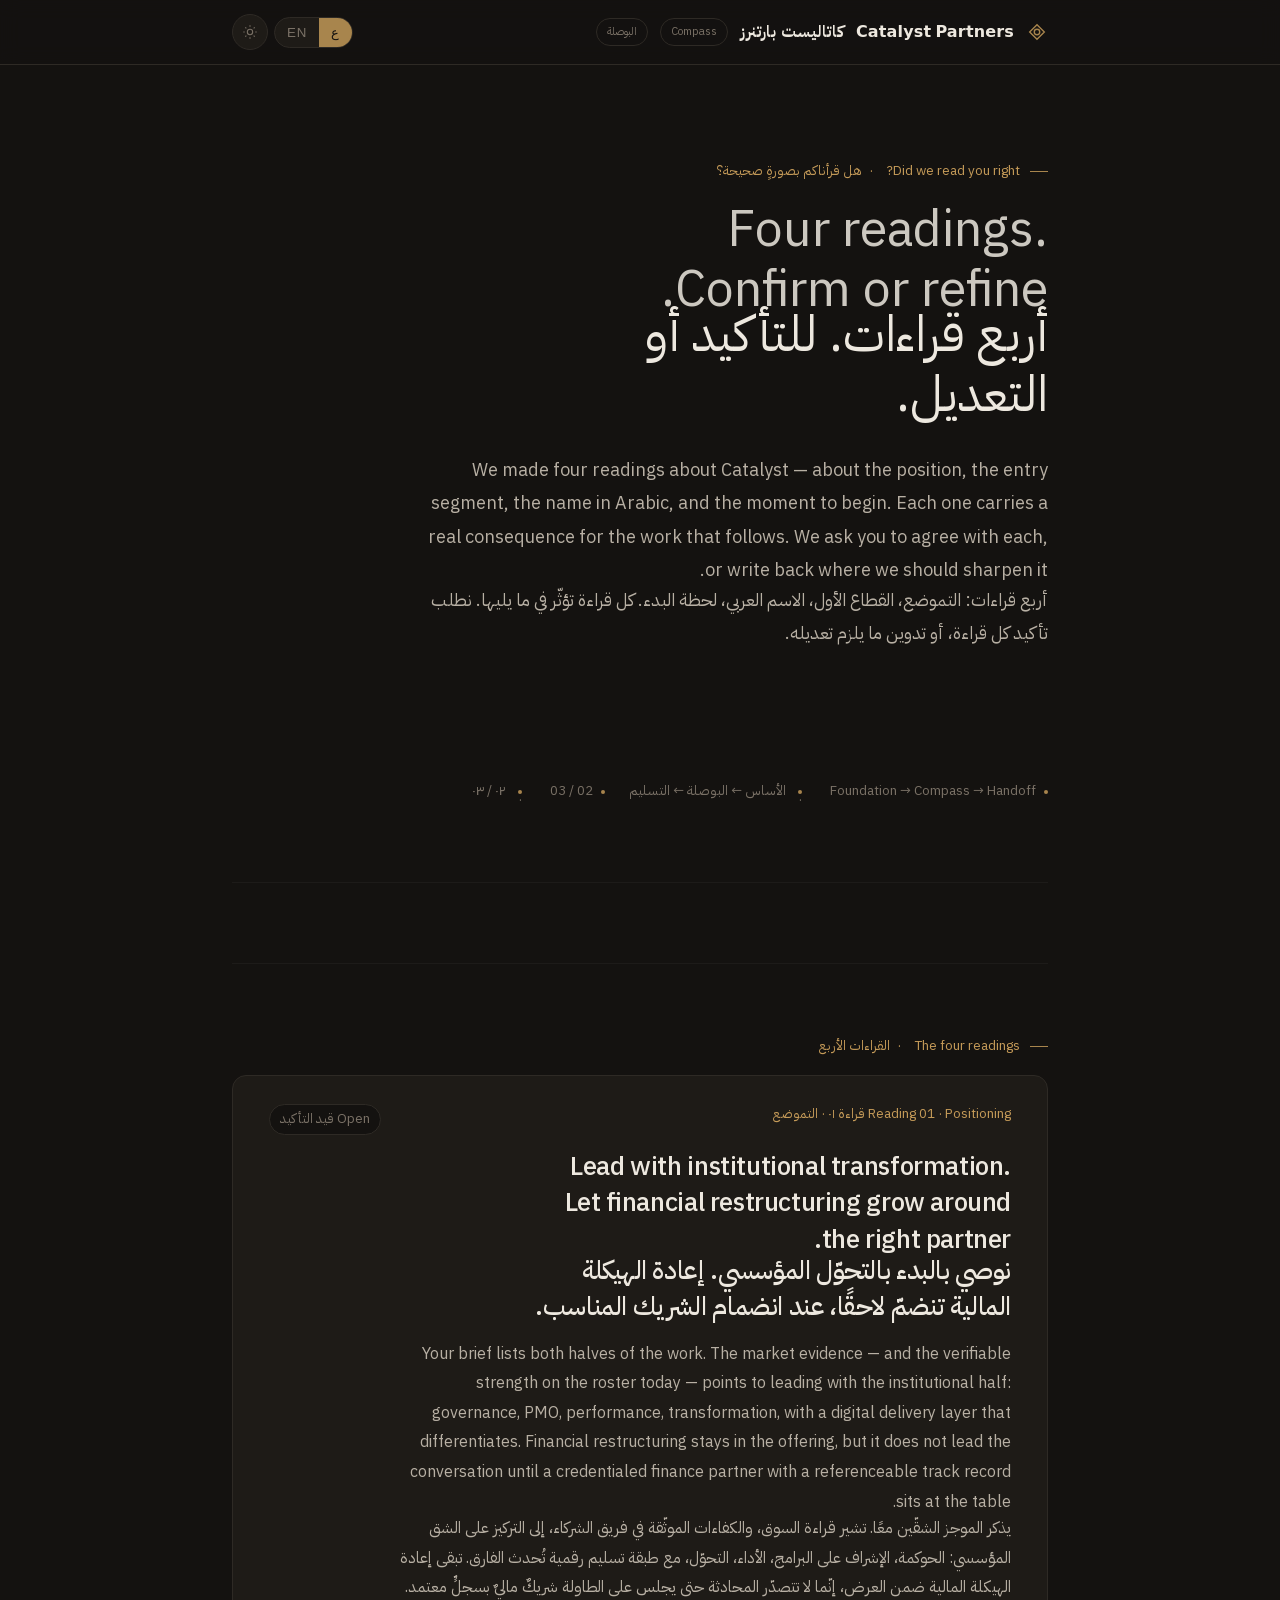
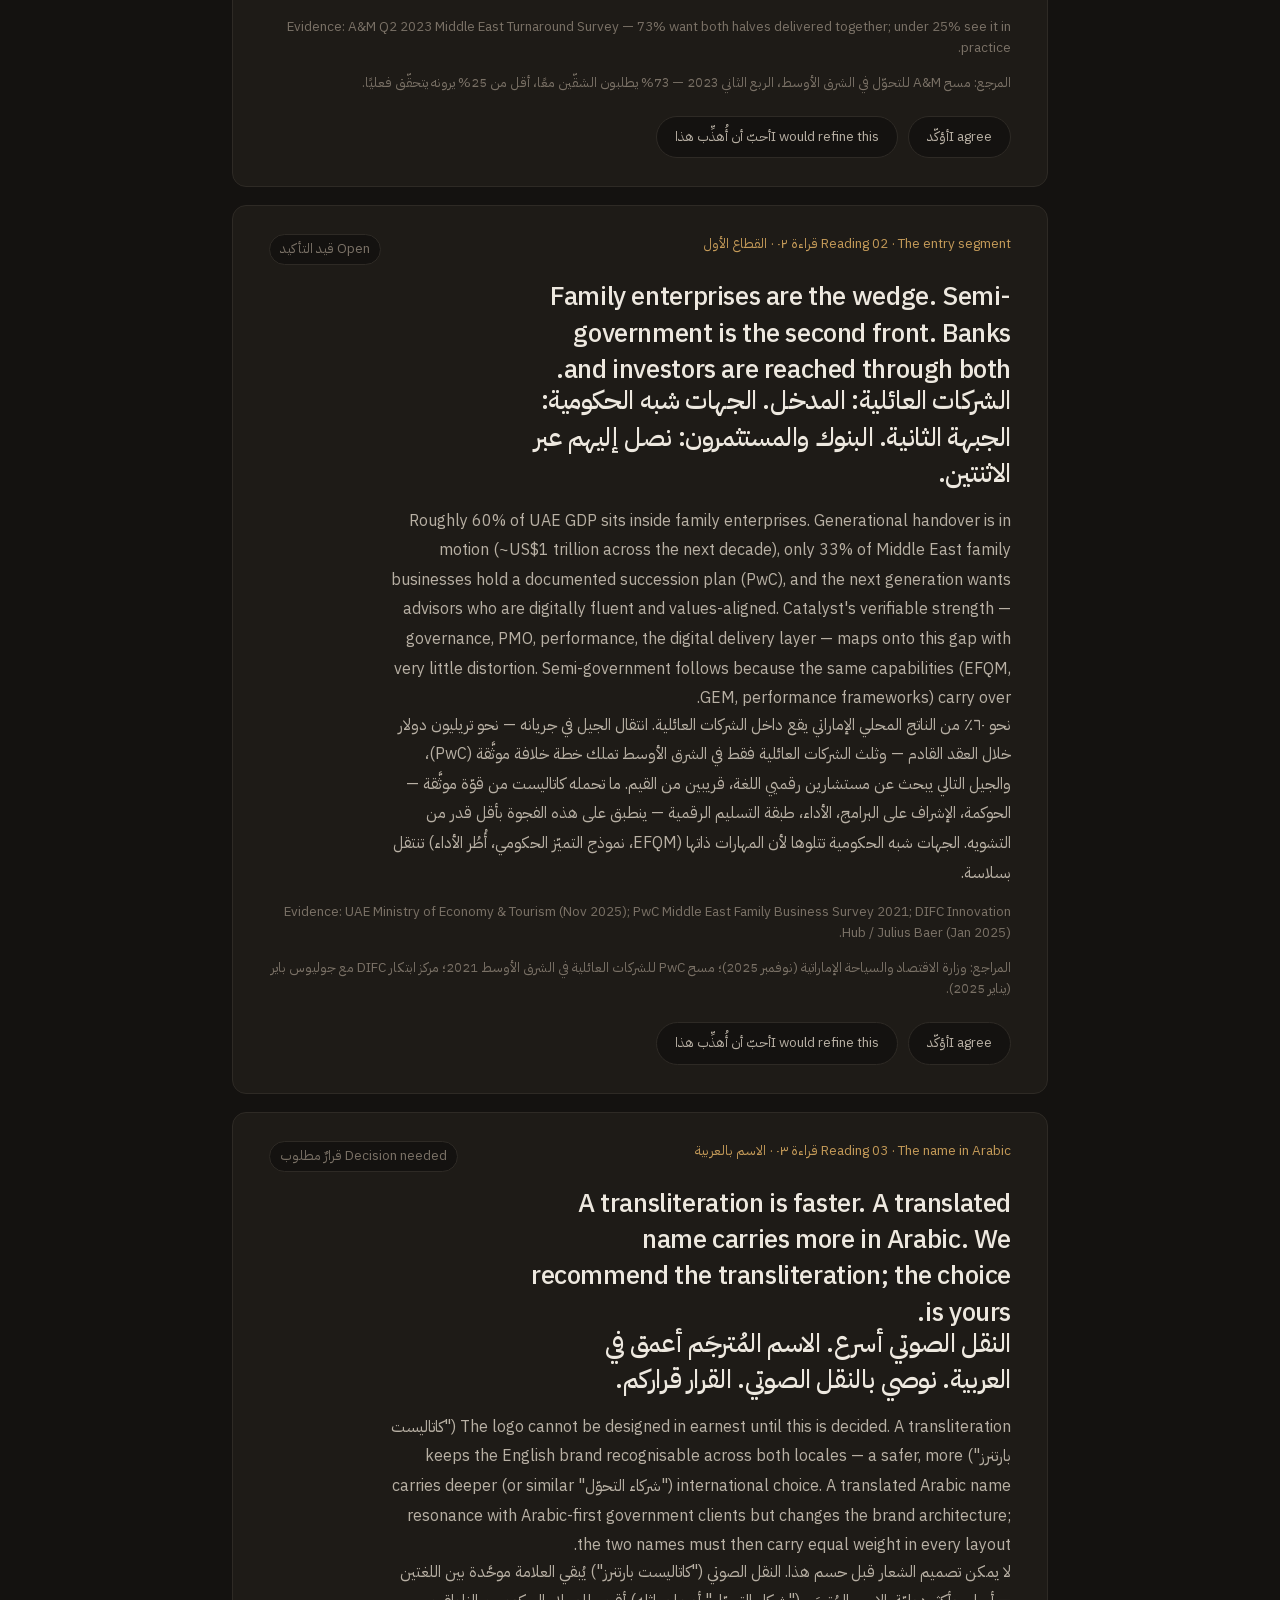
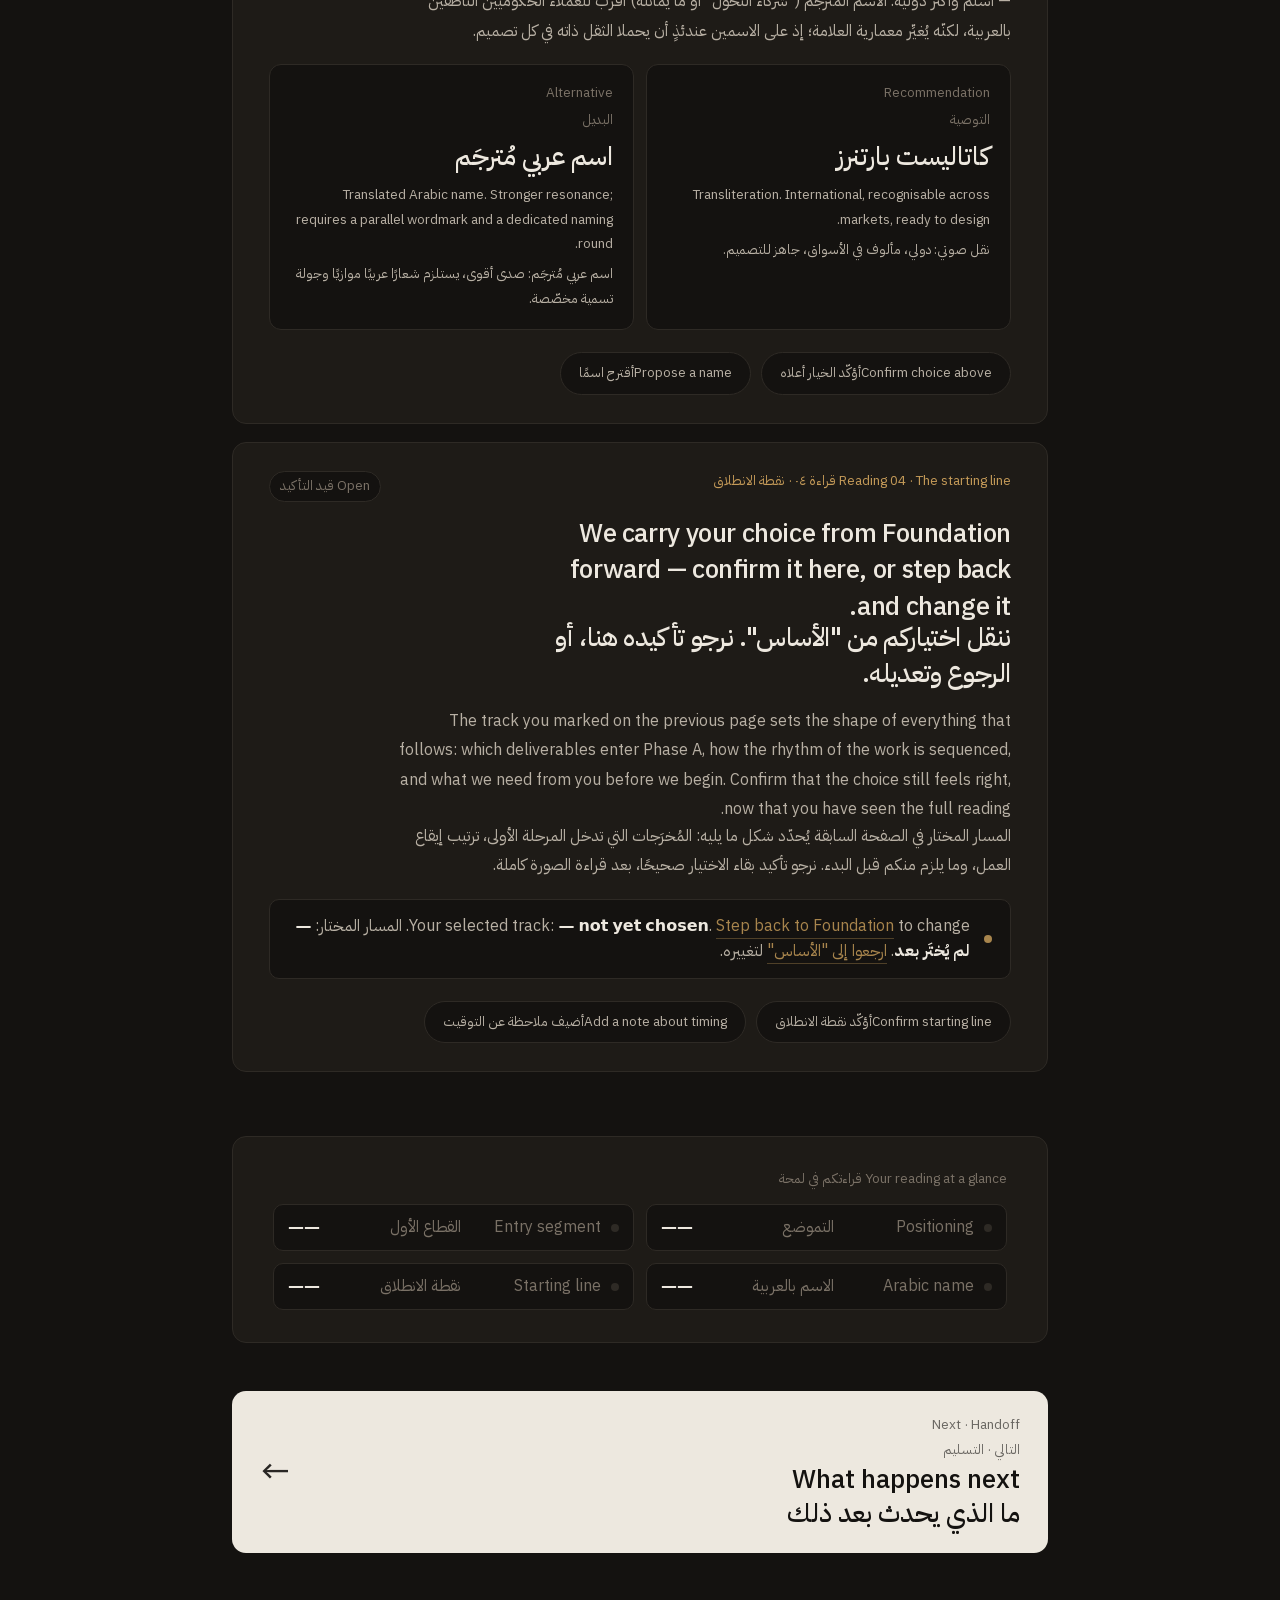
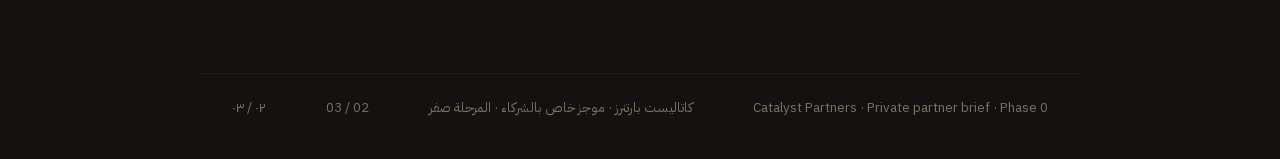
==== commit 1a76651f: "Bilingual pair layout: EN secondary, AR primary, inline separators - Inline bilingual pairs (.eyebro" ====
--- a/client/compass.html
+++ b/client/compass.html
@@ -17,7 +17,7 @@
     var t = localStorage.getItem("cp_theme") || "dark"; // default-dark, private night-read
     var h = document.documentElement;
     h.lang = l === "en" ? "en" : "ar";
-    h.dir = l === "en" ? "ltr" : "rtl";
+    h.dir = "rtl"; // bilingual: always RTL
     h.setAttribute("data-theme", t === "light" ? "light" : "dark");
     h.setAttribute("data-lang", l);
   } catch(e){}
@@ -46,8 +46,11 @@
   min-height: 100vh;
 }
 
-.en, .ar {
-  display: inline;
+.en, .ar, [data-show] {
+  display: revert;
+}
+[data-show="en"], [data-show="ar"] {
+  display: revert;
 }
 .en {
   direction: ltr;
@@ -56,6 +59,34 @@
 .ar {
   direction: rtl;
   unicode-bidi: isolate;
+}
+
+/* ── Bilingual pair layout ── */
+/* Inline pairs: centered dot between EN and AR */
+.eyebrow [data-show="en"] + [data-show="ar"]::before,
+.meta [data-show="en"] + [data-show="ar"]::before {
+  content: " · ";
+  color: var(--mute-3);
+  margin-inline: 0.3em;
+}
+
+/* Block pairs: tighten margin so they read as a unit */
+h1[data-show="en"] + h1[data-show="ar"] {
+  margin-top: -0.3em;
+}
+p[data-show="en"] + p[data-show="ar"],
+h2[data-show="en"] + h2[data-show="ar"] {
+  margin-top: -0.2em;
+}
+
+/* h1 bilingual pair: EN secondary, AR primary */
+[dir="rtl"] h1[data-show="en"] {
+  font-size: var(--t-1);
+  opacity: 0.85;
+  margin-bottom: 0;
+}
+[dir="rtl"] h1[data-show="ar"] {
+  font-size: var(--t-display);
 }
 
 /* ── Bilingual: both languages always visible, each in its correct font ── */
@@ -1231,7 +1262,7 @@
         function applyLang(l) {
           l = l === "en" ? "en" : "ar";
           root.lang = l === "en" ? "en" : "ar";
-          root.dir = l === "en" ? "ltr" : "rtl";
+          root.dir = "rtl"; // bilingual: always RTL
           root.setAttribute("data-lang", l);
           btnAr.classList.toggle("on", l === "ar");
       btnAr.setAttribute("aria-pressed", l === "ar" ? "true" : "false");
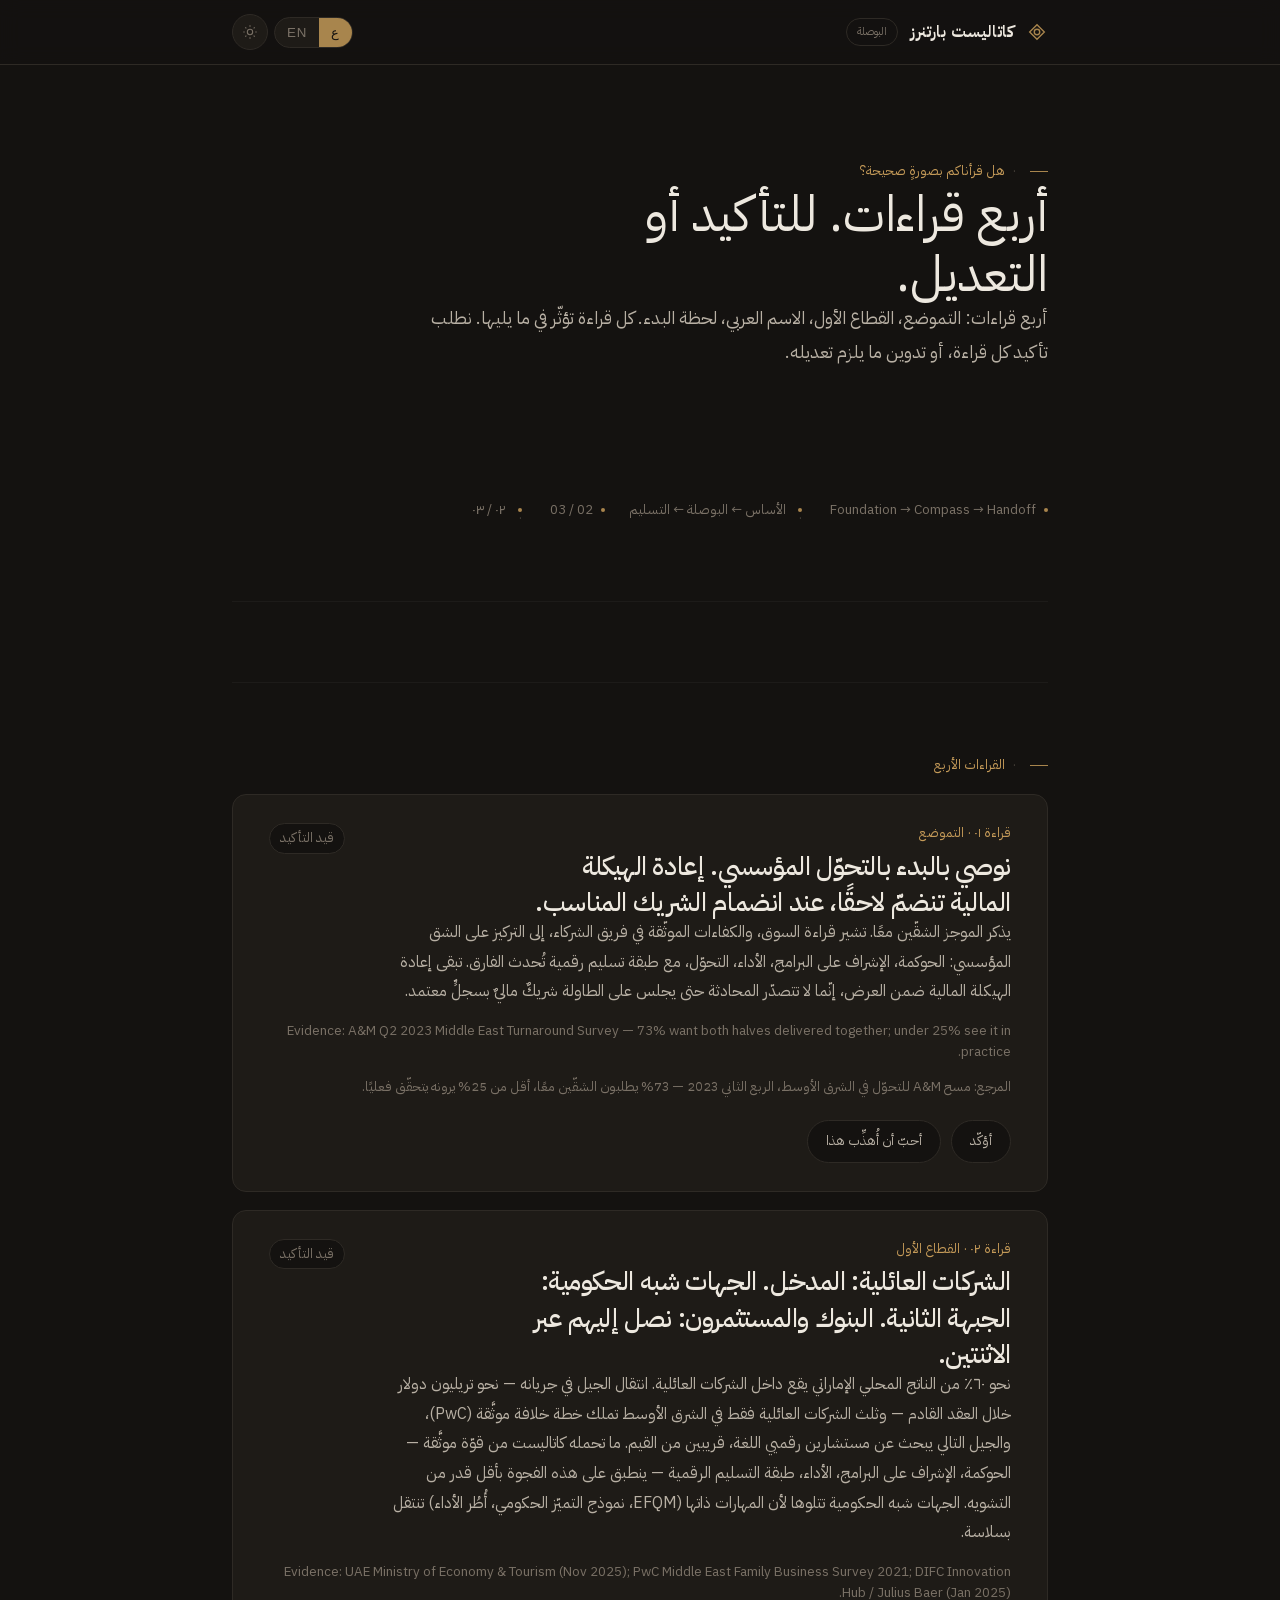
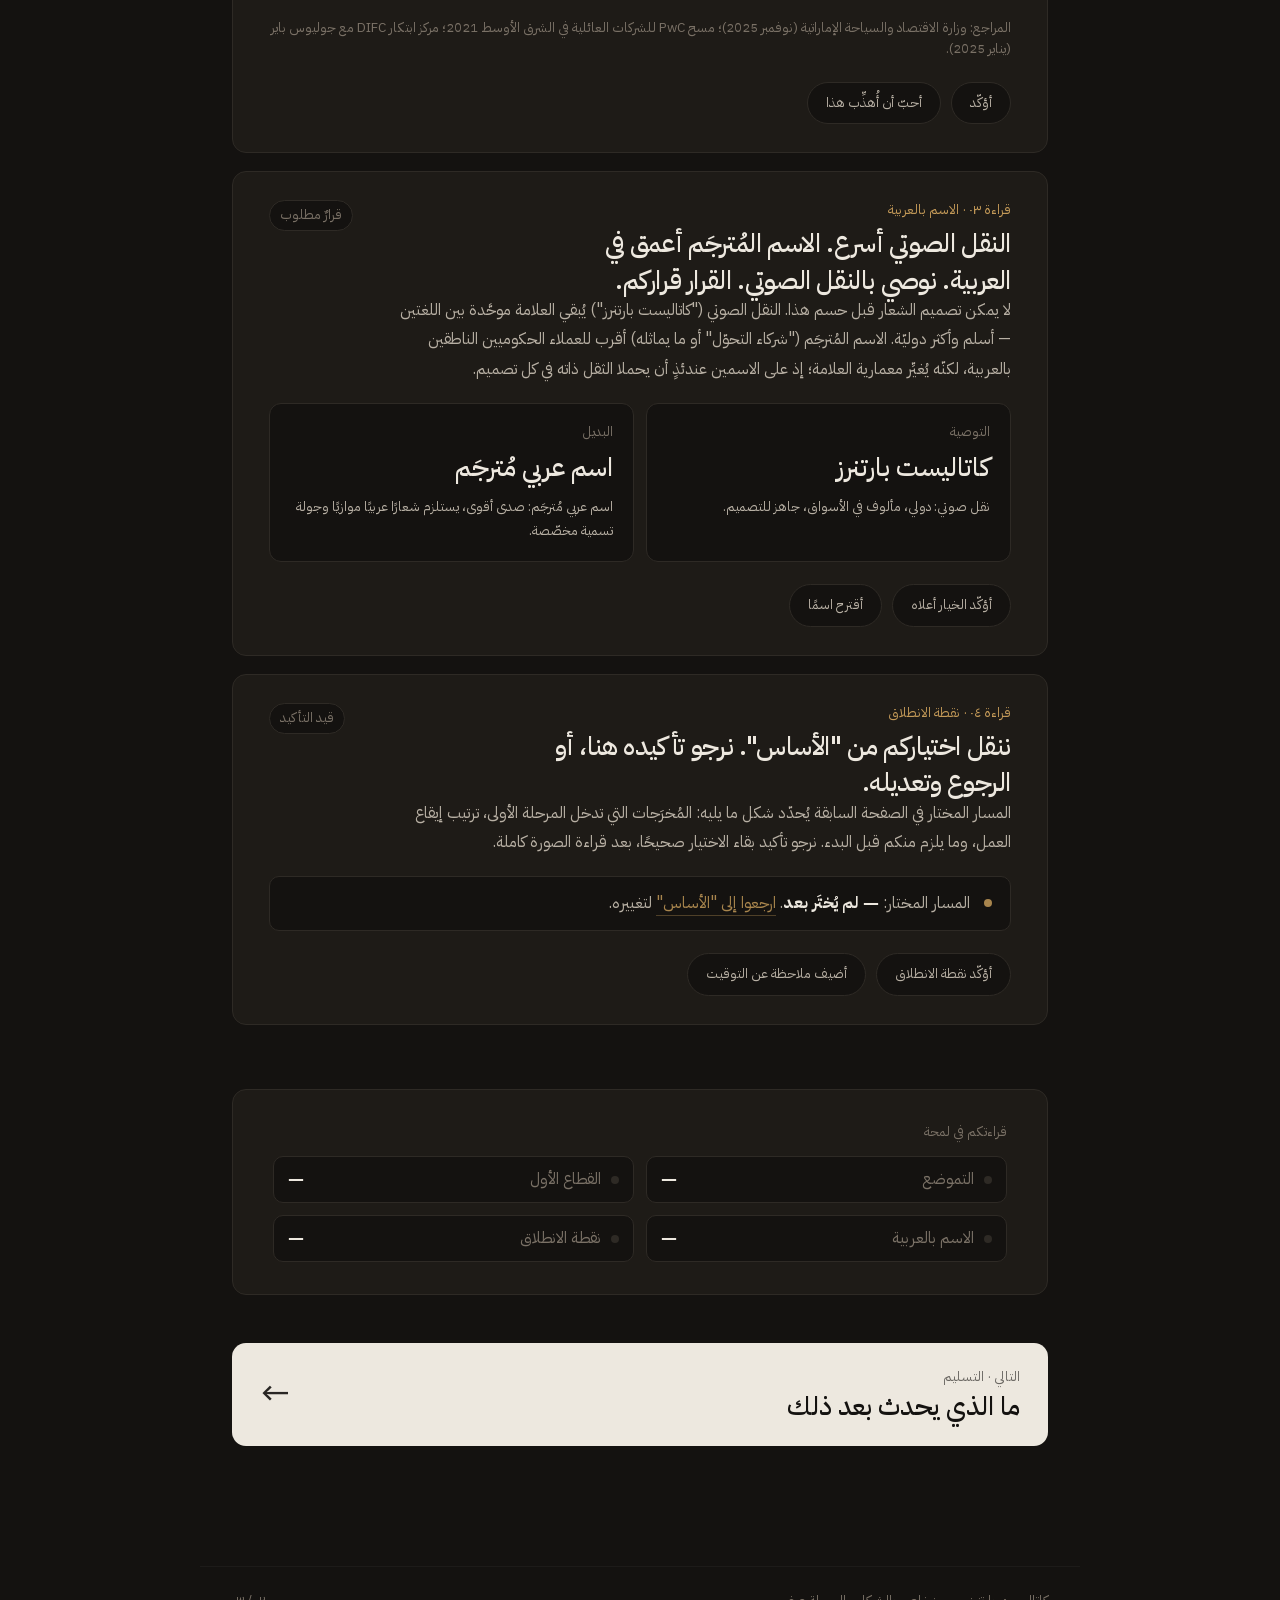
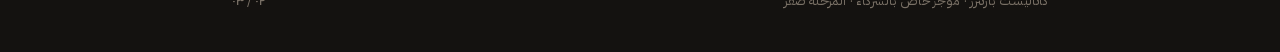
==== commit a5d45093: "fix: css audit — lang switching, undefined vars, dead rules" ====
--- a/client/compass.html
+++ b/client/compass.html
@@ -10,100 +10,155 @@
     <title>كاتاليست بارتنرز — البوصلة</title>
 
     <script>
-// Pre-paint: apply stored lang + theme so first frame is never wrong.
-(function(){
-  try {
-    var l = localStorage.getItem("cp_lang") || "ar";
-    var t = localStorage.getItem("cp_theme") || "dark"; // default-dark, private night-read
-    var h = document.documentElement;
-    h.lang = l === "en" ? "en" : "ar";
-    h.dir = "rtl"; // bilingual: always RTL
-    h.setAttribute("data-theme", t === "light" ? "light" : "dark");
-    h.setAttribute("data-lang", l);
-  } catch(e){}
-})();
-</script>
-
-<link rel="preload" href="../fonts/400.woff2" as="font" type="font/woff2" crossorigin />
-<link rel="preload" href="../fonts/700.woff2" as="font" type="font/woff2" crossorigin />
-
-<link rel="stylesheet" href="../site/system.css" />
-
-<link rel="preconnect" href="https://fonts.googleapis.com" />
-<link rel="preconnect" href="https://fonts.gstatic.com" crossorigin />
-<link rel="stylesheet" href="https://fonts.googleapis.com/css2?family=Instrument+Serif:ital@0;1&family=Inter+Tight:wght@400;500&family=JetBrains+Mono:wght@400&display=swap" media="print" onload="this.media='all'" />
-<noscript><link rel="stylesheet" href="https://fonts.googleapis.com/css2?family=Instrument+Serif:ital@0;1&family=Inter+Tight:wght@400;500&family=JetBrains+Mono:wght@400&display=swap" /></noscript>
-
-<style>
-/* Page-only CSS — design tokens, type scale, AR @font-face all live in site/system.css. */
-html { scroll-behavior: smooth; }
-
-body {
-  background:
-    radial-gradient(1200px 600px at 80% -10%, var(--paper-2) 0%, transparent 60%),
-    radial-gradient(900px 500px at -10% 110%, var(--paper-2) 0%, transparent 60%),
-    var(--paper);
-  min-height: 100vh;
-}
-
-.en, .ar, [data-show] {
-  display: revert;
-}
-[data-show="en"], [data-show="ar"] {
-  display: revert;
-}
-.en {
-  direction: ltr;
-  unicode-bidi: isolate;
-}
-.ar {
-  direction: rtl;
-  unicode-bidi: isolate;
-}
-
-/* ── Bilingual pair layout ── */
-/* Inline pairs: centered dot between EN and AR */
-.eyebrow [data-show="en"] + [data-show="ar"]::before,
-.meta [data-show="en"] + [data-show="ar"]::before {
-  content: " · ";
-  color: var(--mute-3);
-  margin-inline: 0.3em;
-}
-
-/* Block pairs: tighten margin so they read as a unit */
-h1[data-show="en"] + h1[data-show="ar"] {
-  margin-top: -0.3em;
-}
-p[data-show="en"] + p[data-show="ar"],
-h2[data-show="en"] + h2[data-show="ar"] {
-  margin-top: -0.2em;
-}
-
-/* h1 bilingual pair: EN secondary, AR primary */
-[dir="rtl"] h1[data-show="en"] {
-  font-size: var(--t-1);
-  opacity: 0.85;
-  margin-bottom: 0;
-}
-[dir="rtl"] h1[data-show="ar"] {
-  font-size: var(--t-display);
-}
-
-/* ── Bilingual: both languages always visible, each in its correct font ── */
-/* When AR mode active, EN spans inherit AR font from parent — override */
-html[data-lang="ar"] .en { font-family: var(--sans); }
-html[data-lang="ar"] h1 .en,
-html[data-lang="ar"] h2 .en,
-html[data-lang="ar"] h3 .en { font-family: var(--serif); }
-html[data-lang="ar"] h3 .en { font-style: italic; }
-/* When EN mode active, AR spans inherit sans/serif — override to AR */
-html[data-lang="en"] .ar { font-family: var(--ar); }
-
-/* EN spans inside RTL parent — keep correct EN fonts */
-[dir="rtl"] .en { font-family: var(--sans); }
-[dir="rtl"] h1 .en, [dir="rtl"] h2 .en { font-family: var(--serif); }
-[dir="rtl"] .pillar h3 .en { font-family: var(--serif); font-style: italic; }
-
+      // Pre-paint: apply stored lang + theme so first frame is never wrong.
+      (function () {
+        try {
+          var l = localStorage.getItem("cp_lang") || "ar";
+          var t = localStorage.getItem("cp_theme") || "dark"; // default-dark, private night-read
+          var h = document.documentElement;
+          h.lang = l === "en" ? "en" : "ar";
+          h.dir = "rtl"; // bilingual: always RTL
+          h.setAttribute("data-theme", t === "light" ? "light" : "dark");
+          h.setAttribute("data-lang", l);
+        } catch (e) {}
+      })();
+    </script>
+
+    <link
+      rel="preload"
+      href="../fonts/400.woff2"
+      as="font"
+      type="font/woff2"
+      crossorigin
+    />
+    <link
+      rel="preload"
+      href="../fonts/700.woff2"
+      as="font"
+      type="font/woff2"
+      crossorigin
+    />
+
+    <link rel="stylesheet" href="../site/system.css" />
+
+    <link rel="preconnect" href="https://fonts.googleapis.com" />
+    <link rel="preconnect" href="https://fonts.gstatic.com" crossorigin />
+    <link
+      rel="stylesheet"
+      href="https://fonts.googleapis.com/css2?family=Instrument+Serif:ital@0;1&family=Inter+Tight:wght@400;500&family=JetBrains+Mono:wght@400&display=swap"
+      media="print"
+      onload="this.media = 'all'"
+    />
+    <noscript
+      ><link
+        rel="stylesheet"
+        href="https://fonts.googleapis.com/css2?family=Instrument+Serif:ital@0;1&family=Inter+Tight:wght@400;500&family=JetBrains+Mono:wght@400&display=swap"
+    /></noscript>
+
+    <style>
+      /* Page-only CSS — design tokens, type scale, AR @font-face all live in site/system.css. */
+      html {
+        scroll-behavior: smooth;
+      }
+
+      body {
+        background:
+          radial-gradient(
+            1200px 600px at 80% -10%,
+            var(--paper-2) 0%,
+            transparent 60%
+          ),
+          radial-gradient(
+            900px 500px at -10% 110%,
+            var(--paper-2) 0%,
+            transparent 60%
+          ),
+          var(--paper);
+        min-height: 100vh;
+      }
+
+      .en,
+      .ar,
+      [data-show] {
+        display: revert;
+      }
+      [data-show="en"],
+      [data-show="ar"] {
+        display: revert;
+      }
+      html[data-lang="ar"] [data-show="en"] {
+        display: none;
+      }
+      html[data-lang="en"] [data-show="ar"] {
+        display: none;
+      }
+      .en {
+        direction: ltr;
+        unicode-bidi: isolate;
+      }
+      .ar {
+        direction: rtl;
+        unicode-bidi: isolate;
+      }
+
+      /* ── Bilingual pair layout ── */
+      /* Inline pairs: centered dot between EN and AR */
+      .eyebrow [data-show="en"] + [data-show="ar"]::before,
+      .meta [data-show="en"] + [data-show="ar"]::before {
+        content: " · ";
+        color: var(--mute-3);
+        margin-inline: 0.3em;
+      }
+
+      /* Block pairs: tighten margin so they read as a unit */
+      h1[data-show="en"] + h1[data-show="ar"] {
+        margin-top: -0.3em;
+      }
+      p[data-show="en"] + p[data-show="ar"],
+      h2[data-show="en"] + h2[data-show="ar"] {
+        margin-top: -0.2em;
+      }
+
+      /* h1 bilingual pair: EN secondary, AR primary — only in AR mode */
+      html[data-lang="ar"] h1[data-show="en"] {
+        font-size: var(--t-1);
+        opacity: 0.85;
+        margin-bottom: 0;
+      }
+      html[data-lang="ar"] h1[data-show="ar"] {
+        font-size: var(--t-display);
+      }
+
+      /* ── Bilingual: both languages always visible, each in its correct font ── */
+      /* When AR mode active, EN spans inherit AR font from parent — override */
+      html[data-lang="ar"] .en {
+        font-family: var(--sans);
+      }
+      html[data-lang="ar"] h1 .en,
+      html[data-lang="ar"] h2 .en,
+      html[data-lang="ar"] h3 .en {
+        font-family: var(--serif);
+      }
+      html[data-lang="ar"] h3 .en {
+        font-style: italic;
+      }
+      /* When EN mode active, AR spans inherit sans/serif — override to AR */
+      html[data-lang="en"] .ar {
+        font-family: var(--ar);
+      }
+
+      /* EN spans inside RTL parent — keep correct EN fonts */
+      [dir="rtl"] .en {
+        font-family: var(--sans);
+      }
+      [dir="rtl"] h1 .en,
+      [dir="rtl"] h2 .en {
+        font-family: var(--serif);
+      }
+      [dir="rtl"] .pillar h3 .en {
+        font-family: var(--serif);
+        font-style: italic;
+      }
 
       .masthead {
         position: sticky;
@@ -189,7 +244,9 @@
         padding: 7px 12px;
         cursor: pointer;
         letter-spacing: 0.06em;
-        transition: background 0.18s var(--ease), color 0.18s var(--ease);
+        transition:
+          background 0.18s var(--ease),
+          color 0.18s var(--ease);
       }
       .lang-tog button.on,
       .lang-tog button[aria-pressed="true"] {
@@ -456,8 +513,7 @@
         border: 1px solid var(--hair);
         background: var(--paper);
         color: var(--ink-2);
-        font-family: var(--mono);
-        font-size: var(--t-7);
+        font: inherit;
         letter-spacing: 0.12em;
         text-transform: uppercase;
         padding: 10px 18px;
@@ -467,7 +523,6 @@
           background 0.2s,
           border-color 0.2s,
           color 0.2s;
-        font: inherit;
       }
       html[data-lang="ar"] .act {
         font-family: var(--ar);
@@ -887,7 +942,8 @@
           each, or write back where we should sharpen it.
         </p>
         <p class="lede" data-show="ar">
-          أربع قراءات: التموضع، القطاع الأول، الاسم العربي، لحظة البدء. كل قراءة تؤثّر في ما يليها. نطلب تأكيد كل قراءة، أو تدوين ما يلزم تعديله.
+          أربع قراءات: التموضع، القطاع الأول، الاسم العربي، لحظة البدء. كل قراءة
+          تؤثّر في ما يليها. نطلب تأكيد كل قراءة، أو تدوين ما يلزم تعديله.
         </p>
         <div class="hero .meta meta">
           <span data-show="en">Foundation → Compass → Handoff</span>
@@ -921,7 +977,8 @@
               restructuring grow around the right partner.
             </h2>
             <h2 data-show="ar">
-              نوصي بالبدء بالتحوّل المؤسسي. إعادة الهيكلة المالية تنضمّ لاحقًا، عند انضمام الشريك المناسب.
+              نوصي بالبدء بالتحوّل المؤسسي. إعادة الهيكلة المالية تنضمّ لاحقًا،
+              عند انضمام الشريك المناسب.
             </h2>
             <p class="body" data-show="en">
               Your brief lists both halves of the work. The market evidence —
@@ -933,8 +990,11 @@
               referenceable track record sits at the table.
             </p>
             <p class="body" data-show="ar">
-              يذكر الموجز الشقّين معًا. تشير قراءة السوق، والكفاءات الموثّقة في فريق الشركاء، إلى التركيز على الشق المؤسسي: الحوكمة، الإشراف على البرامج، الأداء، التحوّل، مع طبقة تسليم رقمية تُحدث الفارق. تبقى إعادة الهيكلة المالية ضمن العرض، إنّما لا تتصدّر المحادثة حتى يجلس على الطاولة شريكٌ ماليٌ
-              بسجلٍّ معتمد.
+              يذكر الموجز الشقّين معًا. تشير قراءة السوق، والكفاءات الموثّقة في
+              فريق الشركاء، إلى التركيز على الشق المؤسسي: الحوكمة، الإشراف على
+              البرامج، الأداء، التحوّل، مع طبقة تسليم رقمية تُحدث الفارق. تبقى
+              إعادة الهيكلة المالية ضمن العرض، إنّما لا تتصدّر المحادثة حتى يجلس
+              على الطاولة شريكٌ ماليٌ بسجلٍّ معتمد.
             </p>
             <small class="cite" data-show="en"
               >Evidence: A&amp;M Q2 2023 Middle East Turnaround Survey — 73%
@@ -942,7 +1002,8 @@
               practice.</small
             >
             <small class="cite" data-show="ar"
-              >المرجع: مسح A&amp;M للتحوّل في الشرق الأوسط، الربع الثاني 2023 — 73% يطلبون الشقّين معًا، أقل من 25% يرونه يتحقّق فعليًا.</small
+              >المرجع: مسح A&amp;M للتحوّل في الشرق الأوسط، الربع الثاني 2023 —
+              73% يطلبون الشقّين معًا، أقل من 25% يرونه يتحقّق فعليًا.</small
             >
             <div class="claim-actions">
               <button class="act" data-type="agree" type="button">
@@ -982,7 +1043,8 @@
               front. Banks and investors are reached through both.
             </h2>
             <h2 data-show="ar">
-              الشركات العائلية: المدخل. الجهات شبه الحكومية: الجبهة الثانية. البنوك والمستثمرون: نصل إليهم عبر الاثنتين.
+              الشركات العائلية: المدخل. الجهات شبه الحكومية: الجبهة الثانية.
+              البنوك والمستثمرون: نصل إليهم عبر الاثنتين.
             </h2>
             <p class="body" data-show="en">
               Roughly 60% of UAE GDP sits inside family enterprises.
@@ -1011,7 +1073,9 @@
               Julius Baer (Jan 2025).</small
             >
             <small class="cite" data-show="ar"
-              >المراجع: وزارة الاقتصاد والسياحة الإماراتية (نوفمبر 2025)؛ مسح PwC للشركات العائلية في الشرق الأوسط 2021؛ مركز ابتكار DIFC مع جوليوس باير (يناير 2025).</small
+              >المراجع: وزارة الاقتصاد والسياحة الإماراتية (نوفمبر 2025)؛ مسح
+              PwC للشركات العائلية في الشرق الأوسط 2021؛ مركز ابتكار DIFC مع
+              جوليوس باير (يناير 2025).</small
             >
             <div class="claim-actions">
               <button class="act" data-type="agree" type="button">
@@ -1031,7 +1095,8 @@
                   differently.</span
                 >
                 <span data-show="ar"
-                  >نرجو تحديد القطاع الأول، أو إعادة ترتيب القطاعات إن لزم.</span
+                  >نرجو تحديد القطاع الأول، أو إعادة ترتيب القطاعات إن
+                  لزم.</span
                 >
               </div>
             </div>
@@ -1054,7 +1119,8 @@
               Arabic. We recommend the transliteration; the choice is yours.
             </h2>
             <h2 data-show="ar">
-              النقل الصوتي أسرع. الاسم المُترجَم أعمق في العربية. نوصي بالنقل الصوتي. القرار قراركم.
+              النقل الصوتي أسرع. الاسم المُترجَم أعمق في العربية. نوصي بالنقل
+              الصوتي. القرار قراركم.
             </h2>
             <p class="body" data-show="en">
               The logo cannot be designed in earnest until this is decided. A
@@ -1066,8 +1132,11 @@
               equal weight in every layout.
             </p>
             <p class="body" data-show="ar">
-              لا يمكن تصميم الشعار قبل حسم هذا. النقل الصوتي ("كاتاليست بارتنرز") يُبقي العلامة موحَّدة بين اللغتين — أسلم وأكثر دوليّة. الاسم المُترجَم ("شركاء التحوّل" أو ما يماثله) أقرب للعملاء الحكوميين الناطقين بالعربية، لكنّه يُغيِّر معمارية العلامة؛ إذ على الاسمين عندئذٍ أن يحملا
-              الثقل ذاته في كل تصميم.
+              لا يمكن تصميم الشعار قبل حسم هذا. النقل الصوتي ("كاتاليست
+              بارتنرز") يُبقي العلامة موحَّدة بين اللغتين — أسلم وأكثر دوليّة.
+              الاسم المُترجَم ("شركاء التحوّل" أو ما يماثله) أقرب للعملاء
+              الحكوميين الناطقين بالعربية، لكنّه يُغيِّر معمارية العلامة؛ إذ على
+              الاسمين عندئذٍ أن يحملا الثقل ذاته في كل تصميم.
             </p>
 
             <div class="name-options" id="name-options">
@@ -1094,7 +1163,8 @@
                   parallel wordmark and a dedicated naming round.</span
                 >
                 <span class="name-opt-note" data-show="ar"
-                  >اسم عربي مُترجَم: صدى أقوى، يستلزم شعارًا عربيًا موازيًا وجولة تسمية مخصّصة.</span
+                  >اسم عربي مُترجَم: صدى أقوى، يستلزم شعارًا عربيًا موازيًا
+                  وجولة تسمية مخصّصة.</span
                 >
               </button>
             </div>
@@ -1150,7 +1220,9 @@
               have seen the full reading.
             </p>
             <p class="body" data-show="ar">
-              المسار المختار في الصفحة السابقة يُحدّد شكل ما يليه: المُخرَجات التي تدخل المرحلة الأولى، ترتيب إيقاع العمل، وما يلزم منكم قبل البدء. نرجو تأكيد بقاء الاختيار صحيحًا، بعد قراءة الصورة كاملة.
+              المسار المختار في الصفحة السابقة يُحدّد شكل ما يليه: المُخرَجات
+              التي تدخل المرحلة الأولى، ترتيب إيقاع العمل، وما يلزم منكم قبل
+              البدء. نرجو تأكيد بقاء الاختيار صحيحًا، بعد قراءة الصورة كاملة.
             </p>
             <div class="scope-mirror">
               <span class="scope-mirror-dot"></span>
@@ -1265,9 +1337,9 @@
           root.dir = "rtl"; // bilingual: always RTL
           root.setAttribute("data-lang", l);
           btnAr.classList.toggle("on", l === "ar");
-      btnAr.setAttribute("aria-pressed", l === "ar" ? "true" : "false");
+          btnAr.setAttribute("aria-pressed", l === "ar" ? "true" : "false");
           btnEn.classList.toggle("on", l === "en");
-      btnEn.setAttribute("aria-pressed", l === "en" ? "true" : "false");
+          btnEn.setAttribute("aria-pressed", l === "en" ? "true" : "false");
           try {
             localStorage.setItem("cp_lang", l);
           } catch (e) {}
--- a/site/system.css
+++ b/site/system.css
@@ -40,8 +40,13 @@
 	--ink: #ede8df;
 	--ink-2: #b8b0a4;
 	--mute: #7a7166;
+	--mute-3: color-mix(in oklab, var(--mute) 50%, transparent);
 	--hair: #2e2a25;
 	--rule: #ffffff0a;
+
+	/* WhatsApp */
+	--wa: #25d366;
+	--wa-2: #1ebe57;
 
 	/* Bronze — the brand axis. */
 	--bronze: #a8854d;
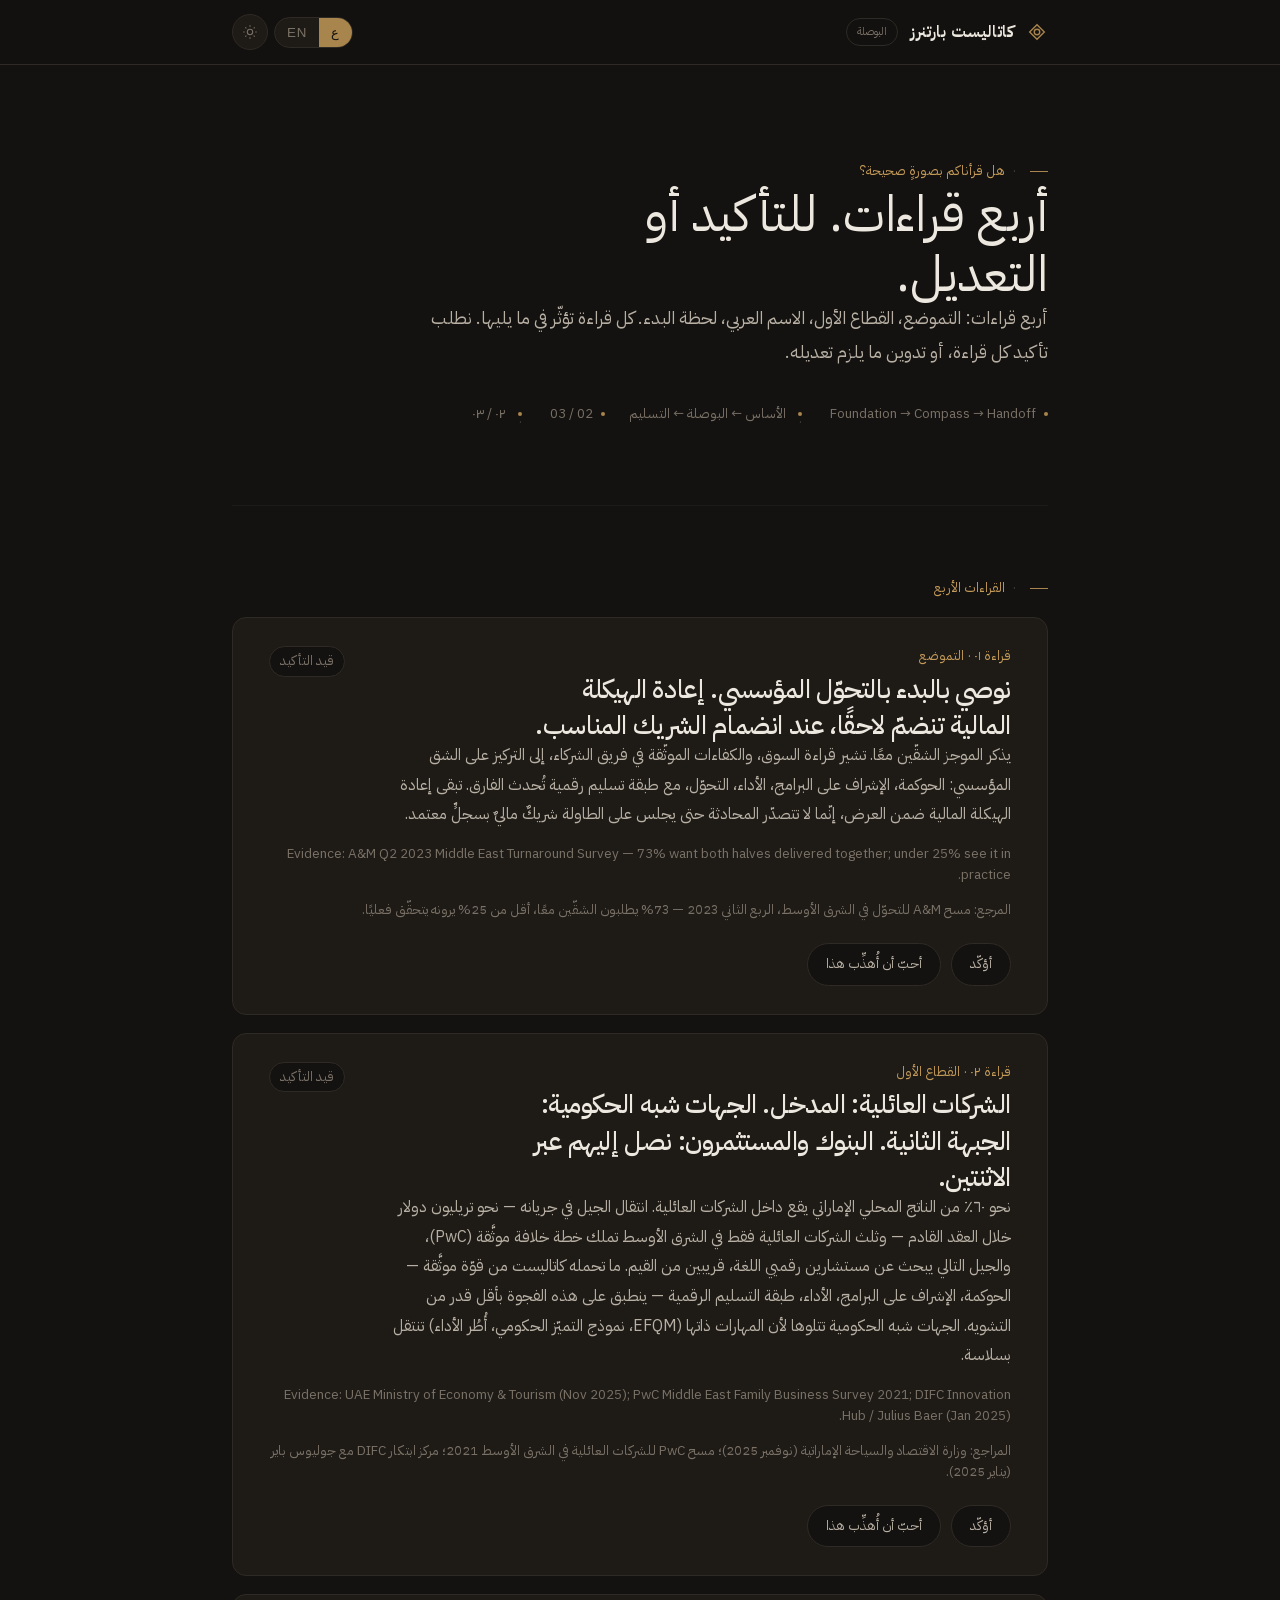
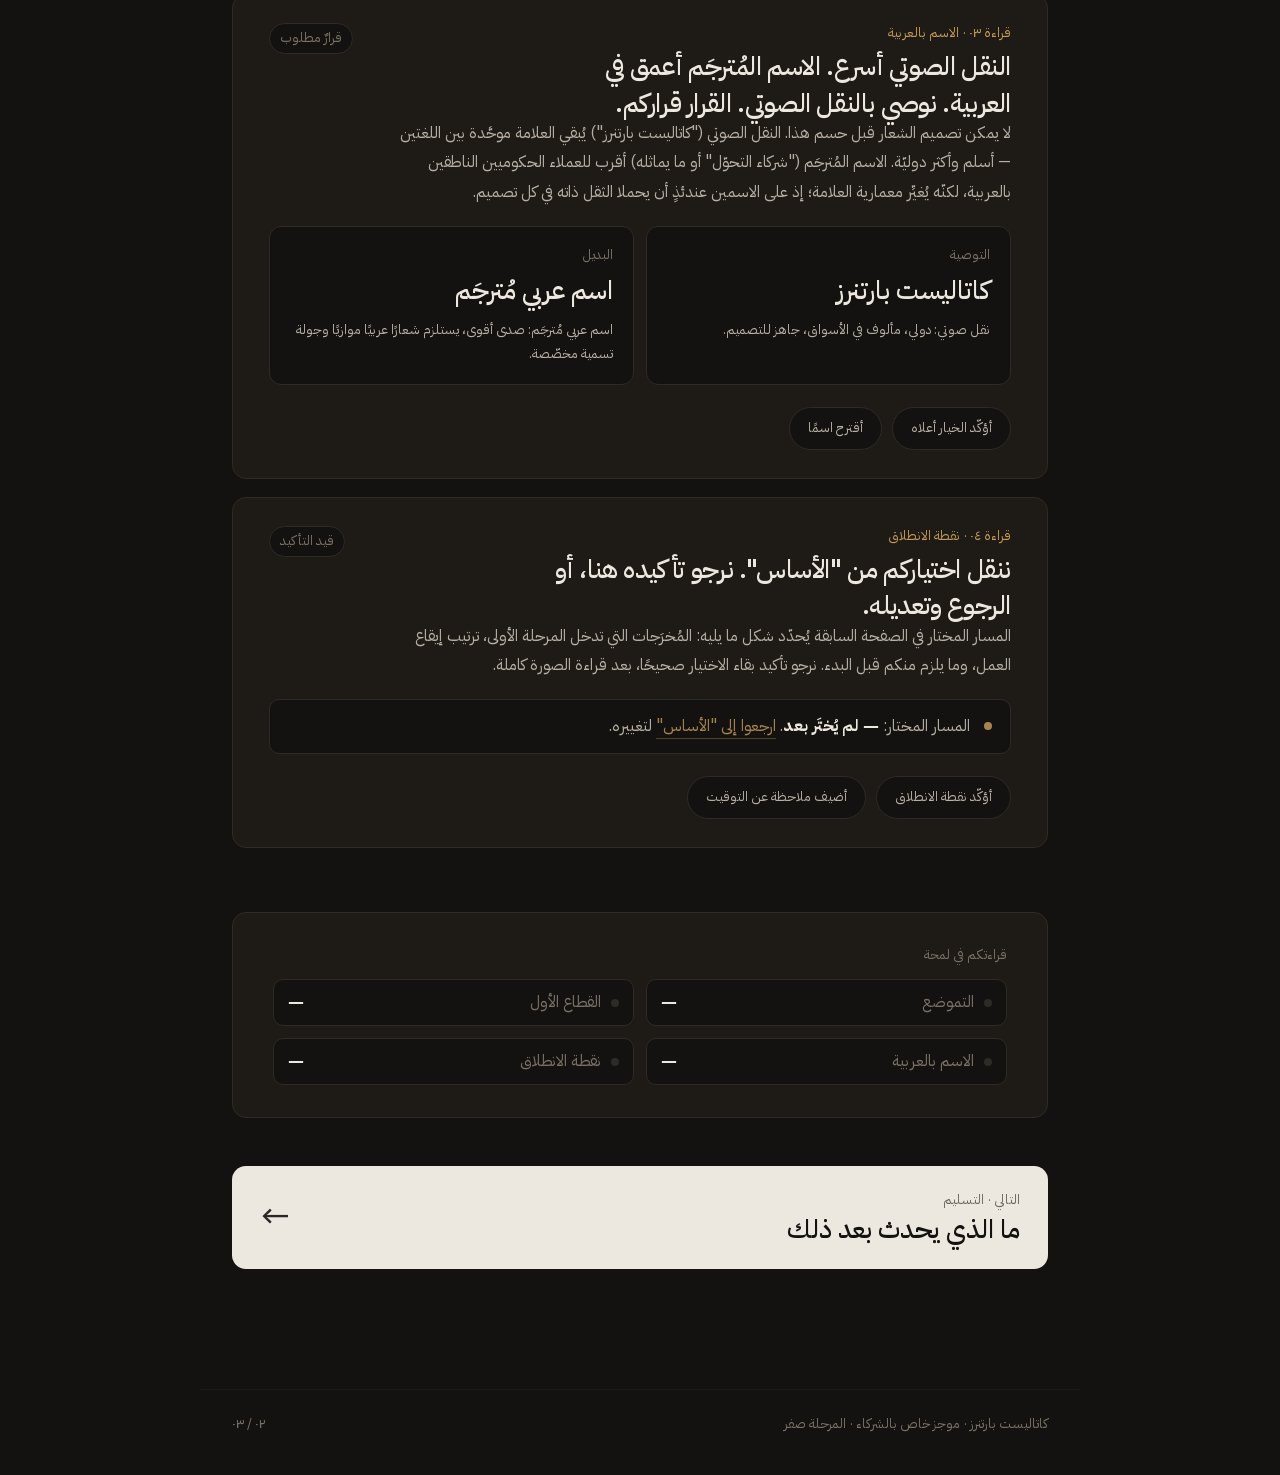
==== commit 2a2af23f: "feat: AR light warmth, request form, focus-visible, card contrast, progress bar fix, class bug" ====
--- a/client/compass.html
+++ b/client/compass.html
@@ -945,7 +945,7 @@
           أربع قراءات: التموضع، القطاع الأول، الاسم العربي، لحظة البدء. كل قراءة
           تؤثّر في ما يليها. نطلب تأكيد كل قراءة، أو تدوين ما يلزم تعديله.
         </p>
-        <div class="hero .meta meta">
+        <div class="meta">
           <span data-show="en">Foundation → Compass → Handoff</span>
           <span data-show="ar">الأساس ← البوصلة ← التسليم</span>
           <span data-show="en">02 / 03</span>
--- a/site/system.css
+++ b/site/system.css
@@ -124,11 +124,11 @@
 [data-theme="light"] {
 	--paper: #f4efe5;
 	--paper-2: #ebe5d6;
-	--card: #fbf7ed;
+	--card: #fffdf7; /* brighter — cards read clearly on warm cream paper */
 	--ink: #161311;
 	--ink-2: #3b3733;
 	--mute: #6e665c;
-	--hair: #d7cfbe;
+	--hair: #d1c9b8;
 	--rule: #1614120f;
 	--bronze: #8c6e3d;
 	--bronze-2: #6e5630;
@@ -275,3 +275,29 @@
 	font-family: var(--mono);
 	font-variant-numeric: tabular-nums;
 }
+
+/* ────────────────────────────────────────────────────────────────────
+ * Light theme AR — heading warmth.
+ * Plain #161311 on cream is readable but flat. A bronze-tinted ink adds the
+ * character the dark theme gets for free from its warm surface hierarchy.
+ * ──────────────────────────────────────────────────────────────────── */
+html[data-theme="light"][lang="ar"] h1,
+html[data-theme="light"][lang="ar"] h2:not([data-show="en"]),
+html[data-theme="light"][lang="ar"] h3 {
+	color: color-mix(in oklab, var(--ink) 76%, var(--bronze));
+}
+html[data-theme="light"][lang="ar"] .hero h1 {
+	color: color-mix(in oklab, var(--ink) 70%, var(--bronze));
+}
+
+/* ────────────────────────────────────────────────────────────────────
+ * Focus-visible — keyboard accessibility.
+ * ──────────────────────────────────────────────────────────────────── */
+:focus-visible {
+	outline: 2px solid var(--bronze);
+	outline-offset: 3px;
+	border-radius: 3px;
+}
+:focus:not(:focus-visible) {
+	outline: none;
+}
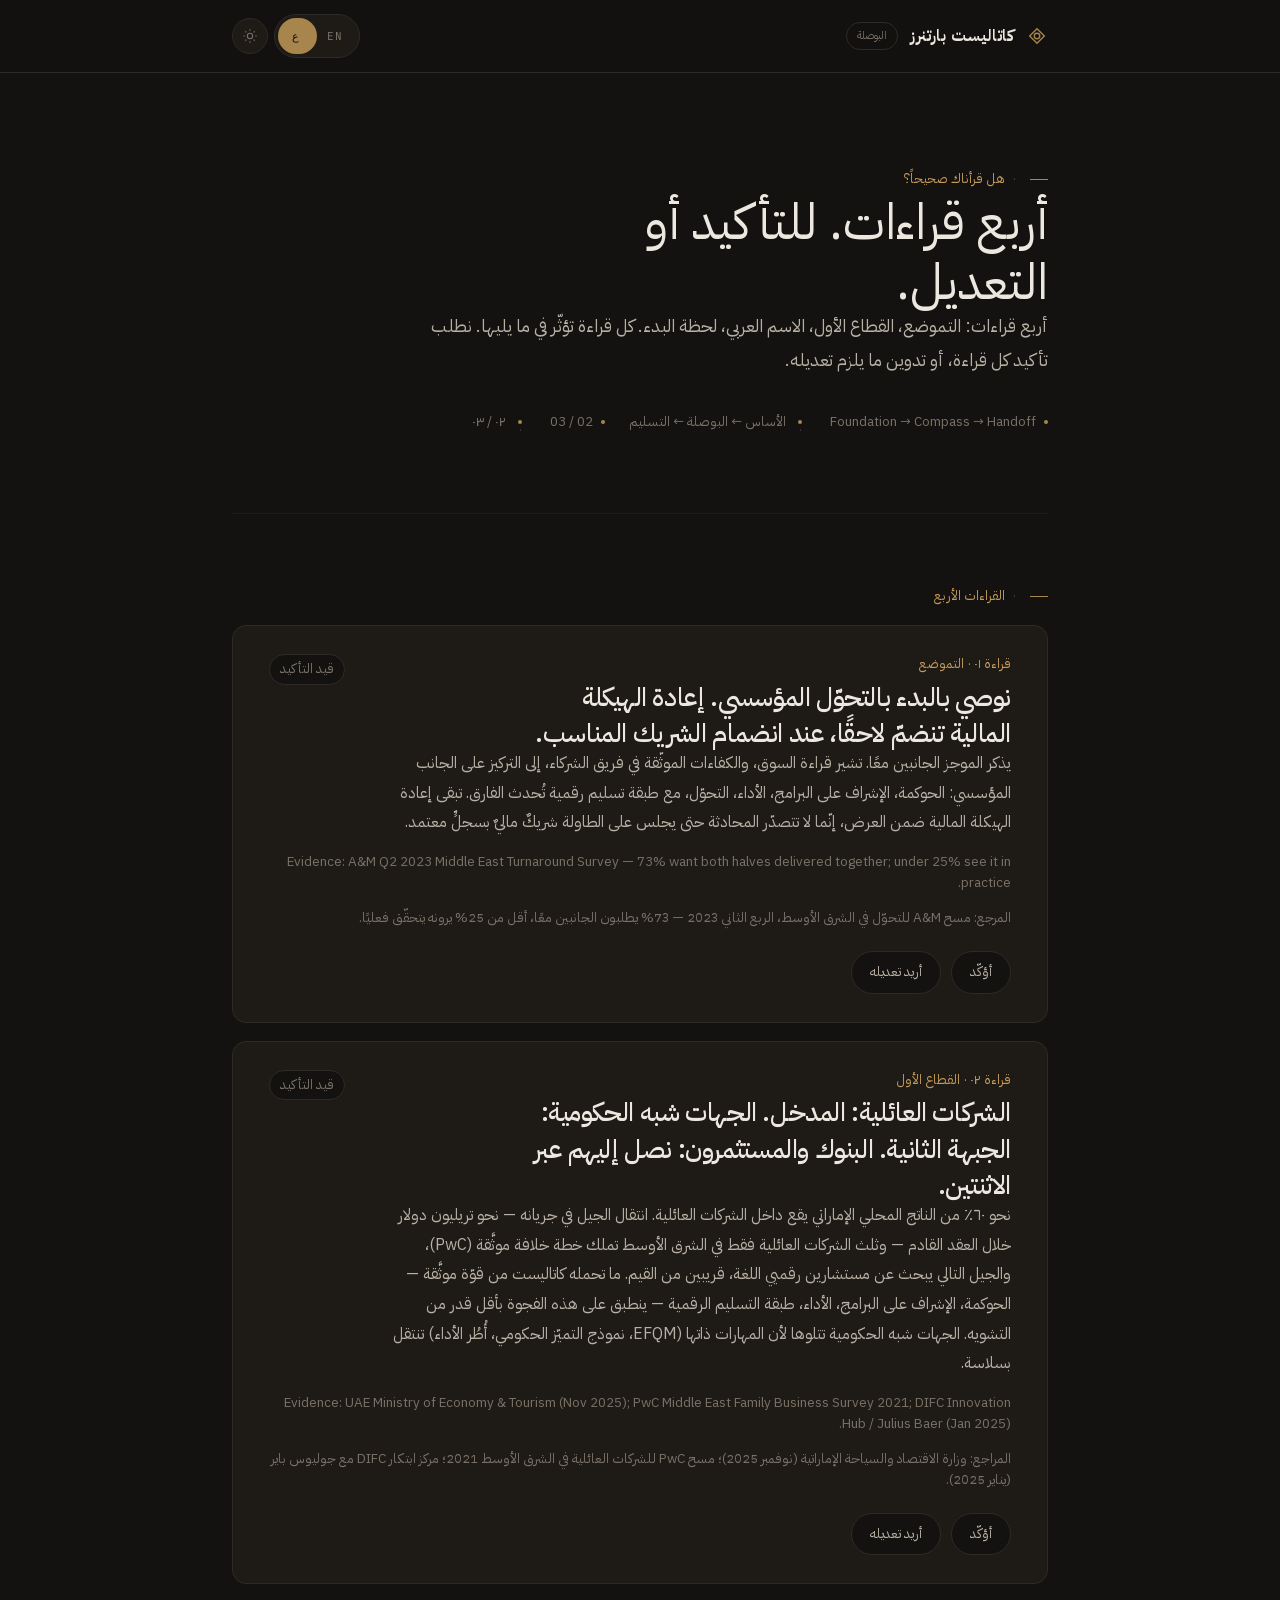
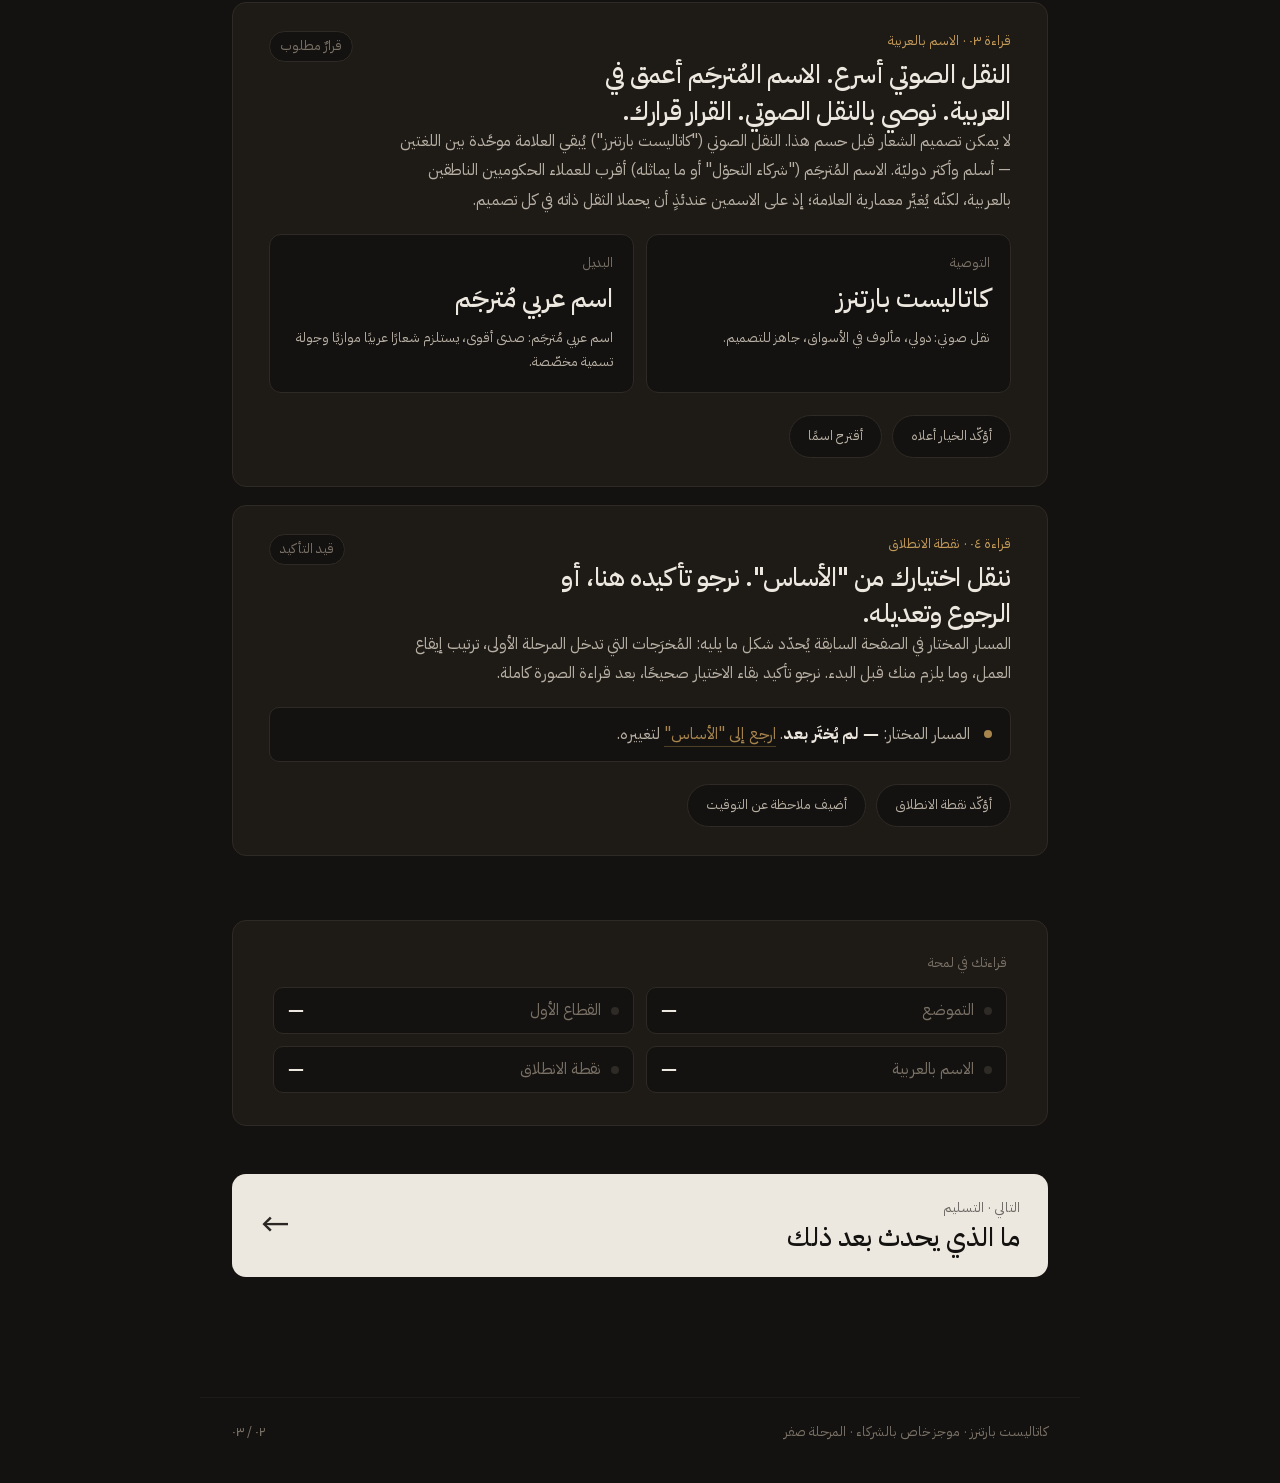
==== commit 089ae6df: "fix: sliding pill toggle, touch targets, RTL, a11y across all pages Replace background-swap toggle w" ====
--- a/client/compass.html
+++ b/client/compass.html
@@ -227,31 +227,58 @@
         gap: 6px;
       }
       .lang-tog {
+        position: relative;
         display: flex;
-        align-items: center;
+        align-items: stretch;
+        direction: ltr;
         border: 1px solid var(--hair);
         border-radius: 999px;
         background: var(--card);
-        overflow: hidden;
+        padding: 3px;
         font-family: var(--mono);
-        font-size: var(--t-7);
-      }
+        font-size: 11px;
+      }
+      .lang-tog::before {
+        content: '';
+        position: absolute;
+        top: 3px;
+        bottom: 3px;
+        left: 3px;
+        width: calc(50% - 3px);
+        border-radius: 999px;
+        background: var(--bronze);
+        transition: transform 0.24s cubic-bezier(0.34,1.4,0.64,1);
+        pointer-events: none;
+        will-change: transform;
+      }
+      html[data-lang="ar"] .lang-tog::before { transform: translateX(0); }
+      html[data-lang="en"] .lang-tog::before { transform: translateX(100%); }
       .lang-tog button {
+        position: relative;
+        z-index: 1;
+        flex: 1;
         appearance: none;
         border: 0;
         background: transparent;
         color: var(--mute);
-        padding: 7px 12px;
+        padding: 8px 14px;
+        min-height: 36px;
         cursor: pointer;
+        font-family: inherit;
+        font-size: inherit;
         letter-spacing: 0.06em;
-        transition:
-          background 0.18s var(--ease),
-          color 0.18s var(--ease);
-      }
+        border-radius: 999px;
+        transition: color 0.22s ease;
+        -webkit-tap-highlight-color: transparent;
+      }
+      #lng-ar { letter-spacing: 0; }
       .lang-tog button.on,
-      .lang-tog button[aria-pressed="true"] {
-        background: var(--bronze);
-        color: var(--paper);
+      .lang-tog button[aria-pressed="true"] { color: var(--paper); }
+      .lang-tog button:not(.on):hover { color: var(--ink); }
+      .lang-tog button:active { opacity: 0.8; }
+      .lang-tog button:focus-visible {
+        outline: 2px solid var(--bronze);
+        outline-offset: 2px;
       }
       .theme-btn {
         appearance: none;
@@ -890,9 +917,9 @@
           <span class="pagetag" data-show="ar">البوصلة</span>
         </div>
         <div class="controls">
-          <div class="lang-tog" role="tablist" aria-label="Language">
-            <button id="lng-ar" type="button">ع</button>
-            <button id="lng-en" type="button">EN</button>
+          <div class="lang-tog" role="group" aria-label="Language">
+            <button id="lng-ar" type="button" aria-label="Arabic">ع</button>
+            <button id="lng-en" type="button" aria-label="English">EN</button>
           </div>
           <button
             class="theme-btn"
@@ -931,7 +958,7 @@
       <section class="hero">
         <div class="eyebrow">
           <span data-show="en">Did we read you right?</span>
-          <span data-show="ar">هل قرأناكم بصورةٍ صحيحة؟</span>
+          <span data-show="ar">هل قرأناك صحيحاً؟</span>
         </div>
         <h1 data-show="en">Four readings. Confirm or refine.</h1>
         <h1 data-show="ar">أربع قراءات. للتأكيد أو التعديل.</h1>
@@ -990,8 +1017,8 @@
               referenceable track record sits at the table.
             </p>
             <p class="body" data-show="ar">
-              يذكر الموجز الشقّين معًا. تشير قراءة السوق، والكفاءات الموثّقة في
-              فريق الشركاء، إلى التركيز على الشق المؤسسي: الحوكمة، الإشراف على
+              يذكر الموجز الجانبين معًا. تشير قراءة السوق، والكفاءات الموثّقة في
+              فريق الشركاء، إلى التركيز على الجانب المؤسسي: الحوكمة، الإشراف على
               البرامج، الأداء، التحوّل، مع طبقة تسليم رقمية تُحدث الفارق. تبقى
               إعادة الهيكلة المالية ضمن العرض، إنّما لا تتصدّر المحادثة حتى يجلس
               على الطاولة شريكٌ ماليٌ بسجلٍّ معتمد.
@@ -1003,7 +1030,7 @@
             >
             <small class="cite" data-show="ar"
               >المرجع: مسح A&amp;M للتحوّل في الشرق الأوسط، الربع الثاني 2023 —
-              73% يطلبون الشقّين معًا، أقل من 25% يرونه يتحقّق فعليًا.</small
+              73% يطلبون الجانبين معًا، أقل من 25% يرونه يتحقّق فعليًا.</small
             >
             <div class="claim-actions">
               <button class="act" data-type="agree" type="button">
@@ -1012,7 +1039,7 @@
               </button>
               <button class="act" data-type="refine" type="button">
                 <span data-show="en">I would refine this</span
-                ><span data-show="ar">أحبّ أن أُهذِّب هذا</span>
+                ><span data-show="ar">أريد تعديله</span>
               </button>
             </div>
             <div class="refine-panel">
@@ -1021,7 +1048,7 @@
                 <span data-show="en"
                   >What should we sharpen — or what are we missing?</span
                 >
-                <span data-show="ar">ما الذي نُهذِّبه — أو ما الذي فاتنا؟</span>
+                <span data-show="ar">ما الذي تودّ تعديله؟</span>
               </div>
             </div>
           </article>
@@ -1084,7 +1111,7 @@
               </button>
               <button class="act" data-type="refine" type="button">
                 <span data-show="en">I would refine this</span
-                ><span data-show="ar">أحبّ أن أُهذِّب هذا</span>
+                ><span data-show="ar">أريد تعديله</span>
               </button>
             </div>
             <div class="refine-panel">
@@ -1120,7 +1147,7 @@
             </h2>
             <h2 data-show="ar">
               النقل الصوتي أسرع. الاسم المُترجَم أعمق في العربية. نوصي بالنقل
-              الصوتي. القرار قراركم.
+              الصوتي. القرار قرارك.
             </h2>
             <p class="body" data-show="en">
               The logo cannot be designed in earnest until this is decided. A
@@ -1210,7 +1237,7 @@
               step back and change it.
             </h2>
             <h2 data-show="ar">
-              ننقل اختياركم من "الأساس". نرجو تأكيده هنا، أو الرجوع وتعديله.
+              ننقل اختيارك من "الأساس". نرجو تأكيده هنا، أو الرجوع وتعديله.
             </h2>
             <p class="body" data-show="en">
               The track you marked on the previous page sets the shape of
@@ -1221,7 +1248,7 @@
             </p>
             <p class="body" data-show="ar">
               المسار المختار في الصفحة السابقة يُحدّد شكل ما يليه: المُخرَجات
-              التي تدخل المرحلة الأولى، ترتيب إيقاع العمل، وما يلزم منكم قبل
+              التي تدخل المرحلة الأولى، ترتيب إيقاع العمل، وما يلزم منك قبل
               البدء. نرجو تأكيد بقاء الاختيار صحيحًا، بعد قراءة الصورة كاملة.
             </p>
             <div class="scope-mirror">
@@ -1236,7 +1263,7 @@
                 <span data-show="ar"
                   >المسار المختار:
                   <strong id="scope-name-ar">— لم يُختَر بعد</strong>.
-                  <a href="foundation.html">ارجعوا إلى "الأساس"</a>
+                  <a href="foundation.html">ارجع إلى "الأساس"</a>
                   لتغييره.</span
                 >
               </div>
@@ -1269,7 +1296,7 @@
         <div class="summary">
           <div class="summary-title">
             <span data-show="en">Your reading at a glance</span>
-            <span data-show="ar">قراءتكم في لمحة</span>
+            <span data-show="ar">قراءتك في لمحة</span>
           </div>
           <div class="summary-grid" id="summary-grid">
             <div class="summary-row" data-key="positioning">
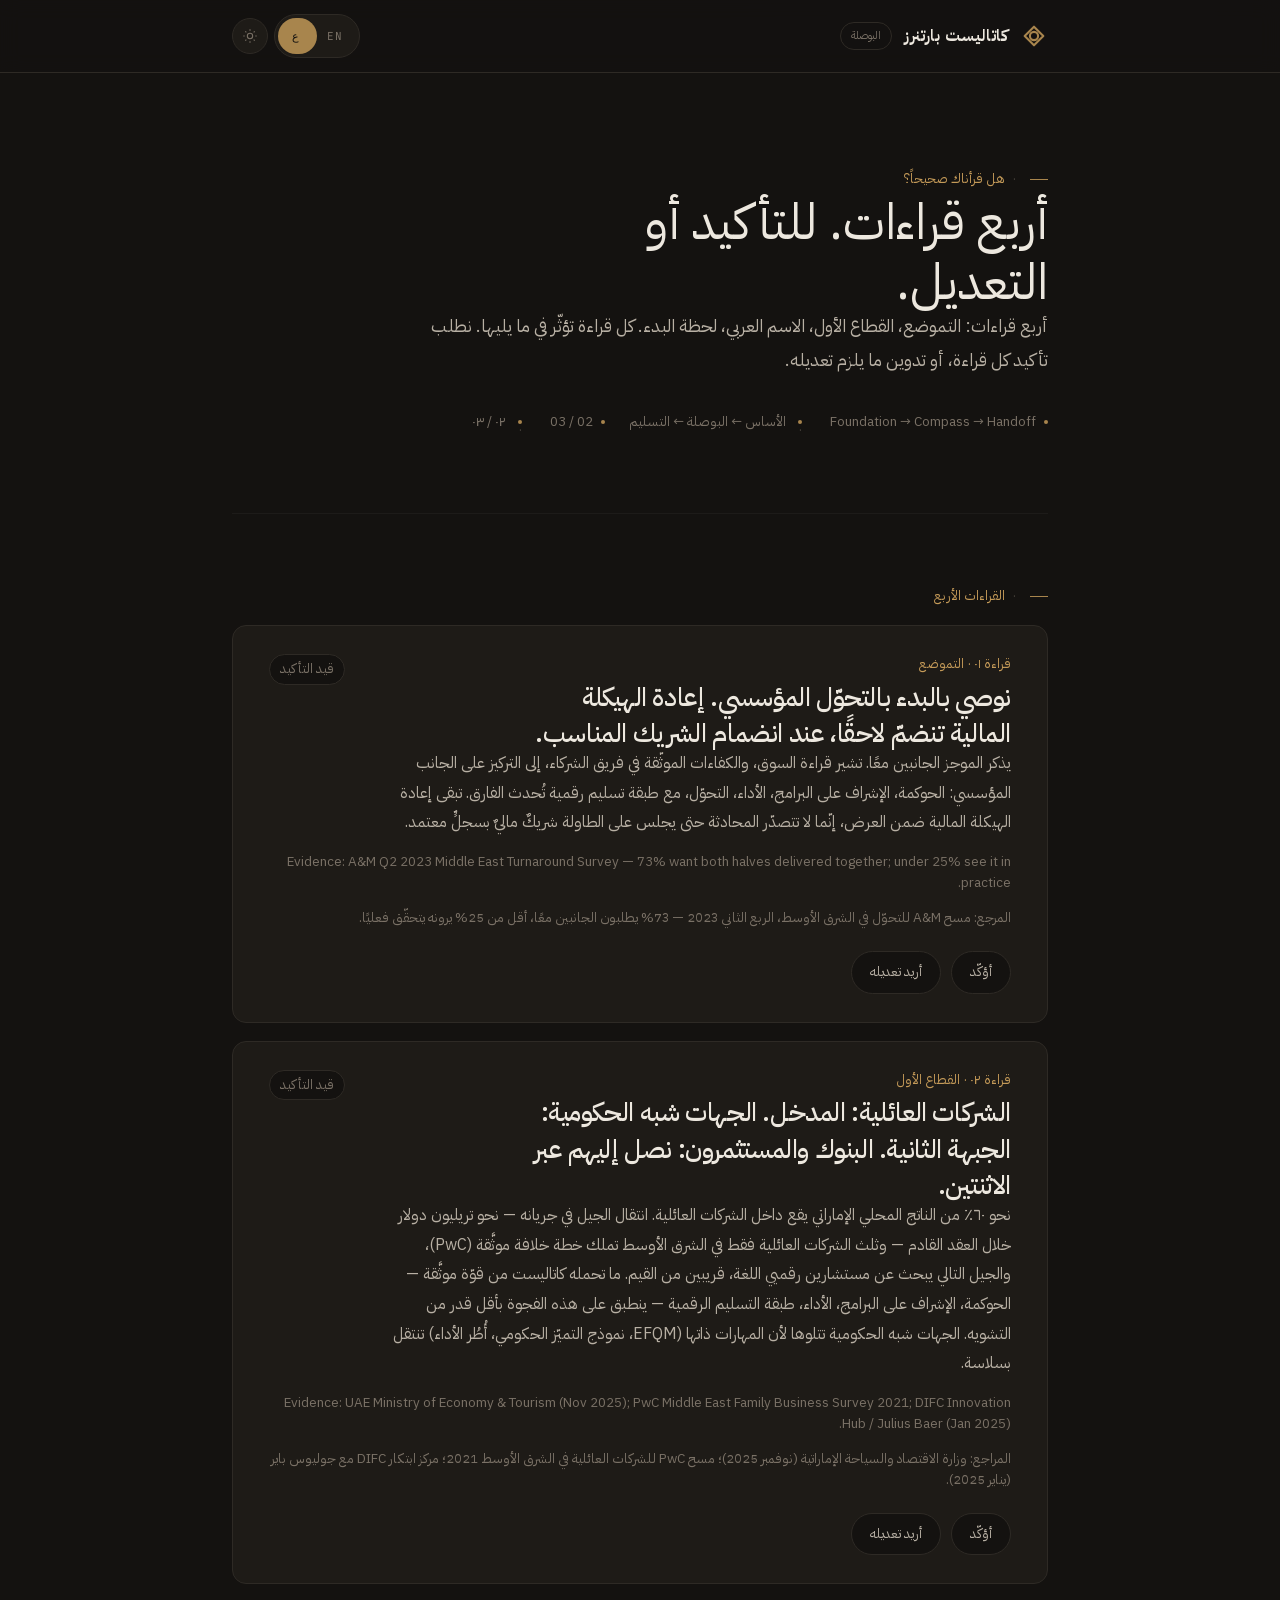
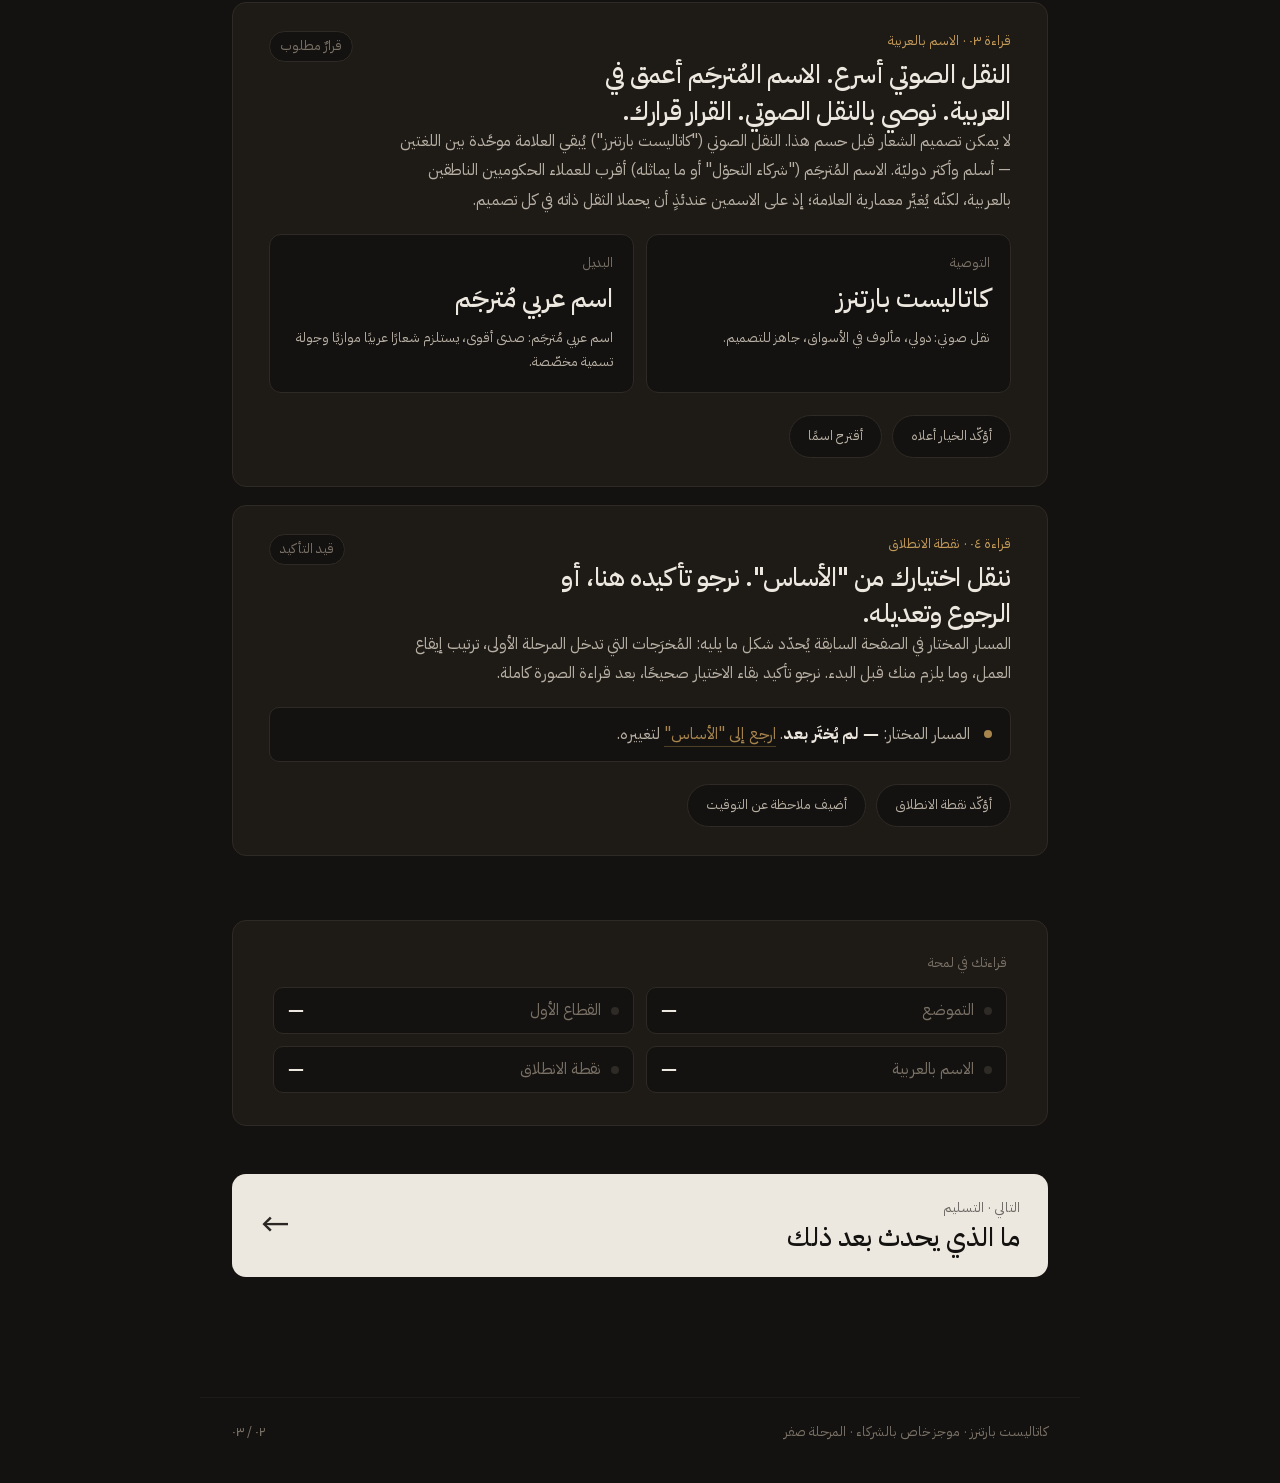
==== commit b3ee11c5: "sharpen logo across all pages — larger size, crisper stroke, responsive mobile" ====
--- a/client/compass.html
+++ b/client/compass.html
@@ -185,11 +185,14 @@
         min-width: 0;
       }
       .glyph {
-        width: 22px;
-        height: 22px;
+        width: 28px;
+        height: 28px;
         color: var(--bronze);
         flex-shrink: 0;
         transition: transform 0.6s var(--ease);
+      }
+      @media (max-width: 480px) {
+        .glyph { width: 24px; height: 24px; }
       }
       .markline:hover .glyph {
         transform: rotate(45deg);
@@ -905,11 +908,14 @@
             viewBox="0 0 24 24"
             fill="none"
             stroke="currentColor"
-            stroke-width="1.5"
+            stroke-width="1.8"
+            stroke-linecap="round"
+            stroke-linejoin="round"
+            shape-rendering="geometricPrecision"
             aria-hidden="true"
           >
             <path d="M4 12 L12 4 L20 12 L12 20 Z" />
-            <circle cx="12" cy="12" r="3" />
+            <circle cx="12" cy="12" r="3.5" />
           </svg>
           <span class="wordmark" data-show="en">Catalyst Partners</span>
           <span class="wordmark" data-show="ar">كاتاليست بارتنرز</span>
